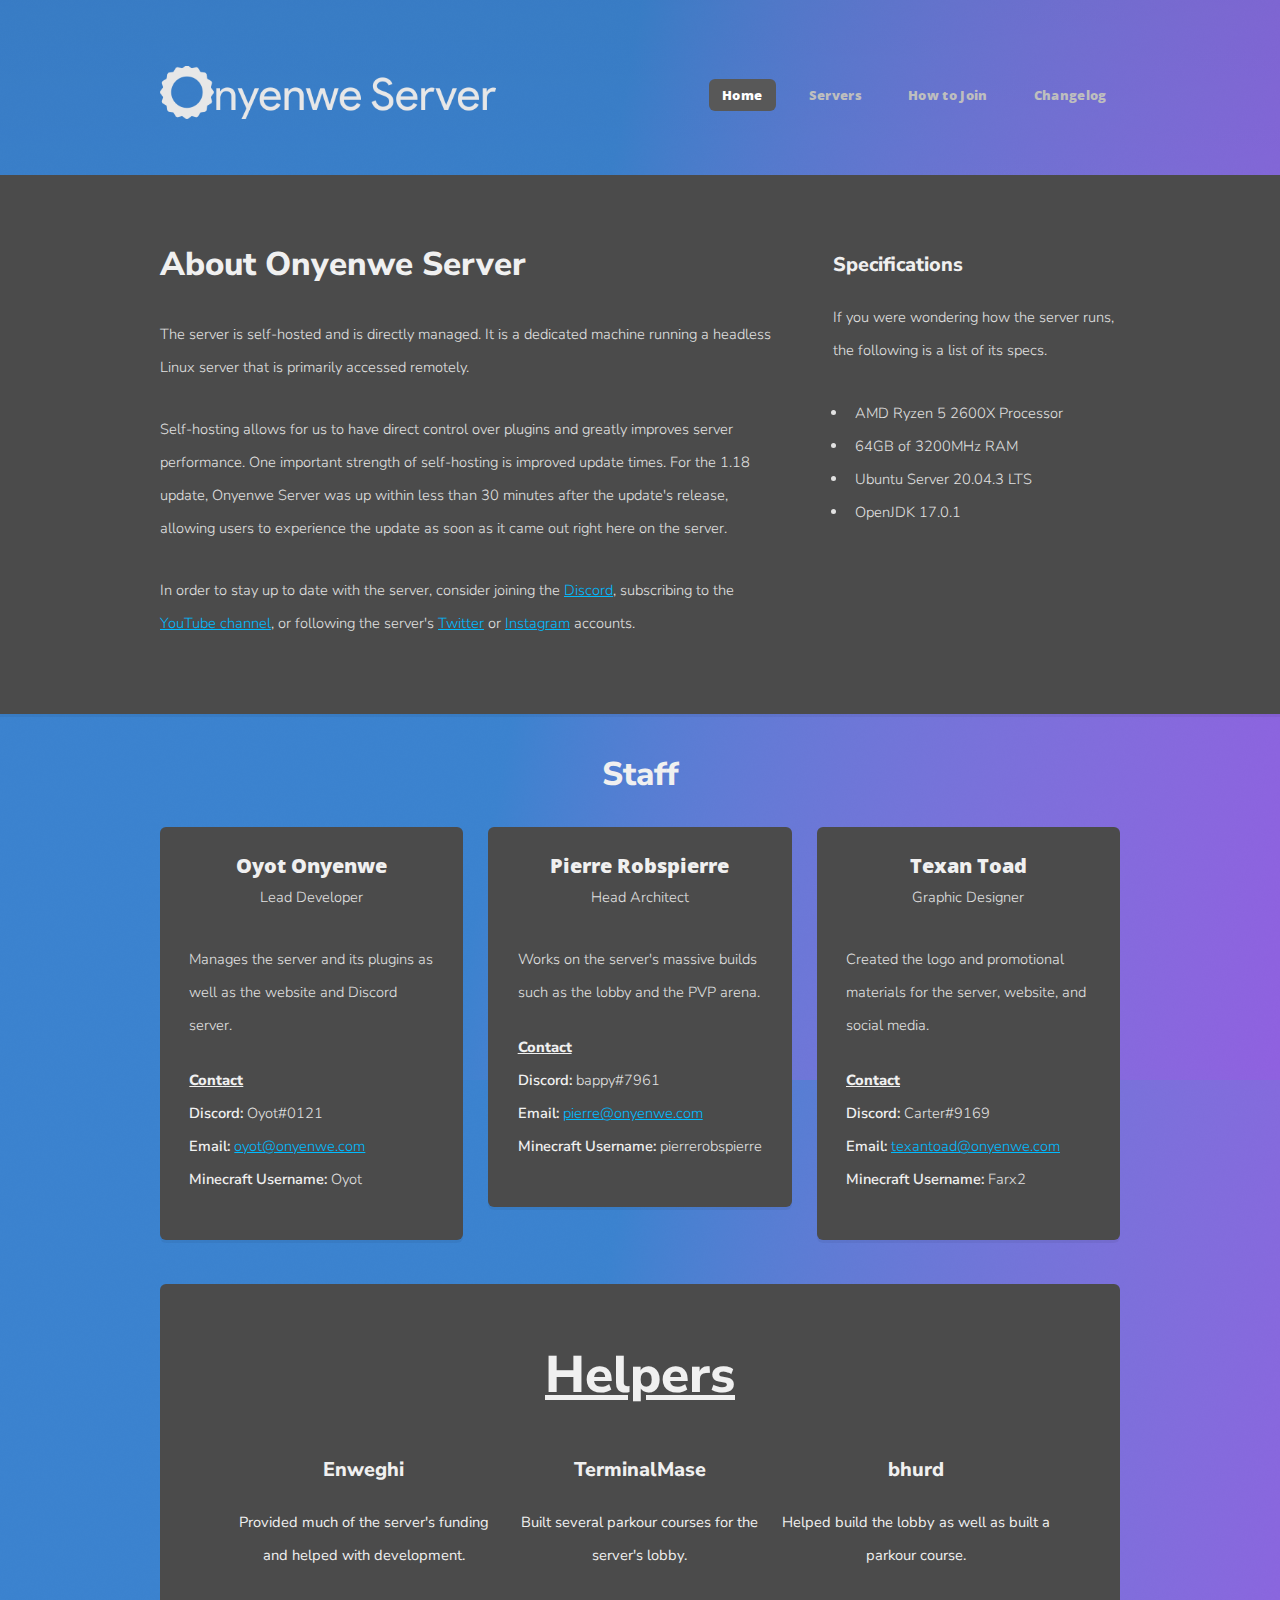
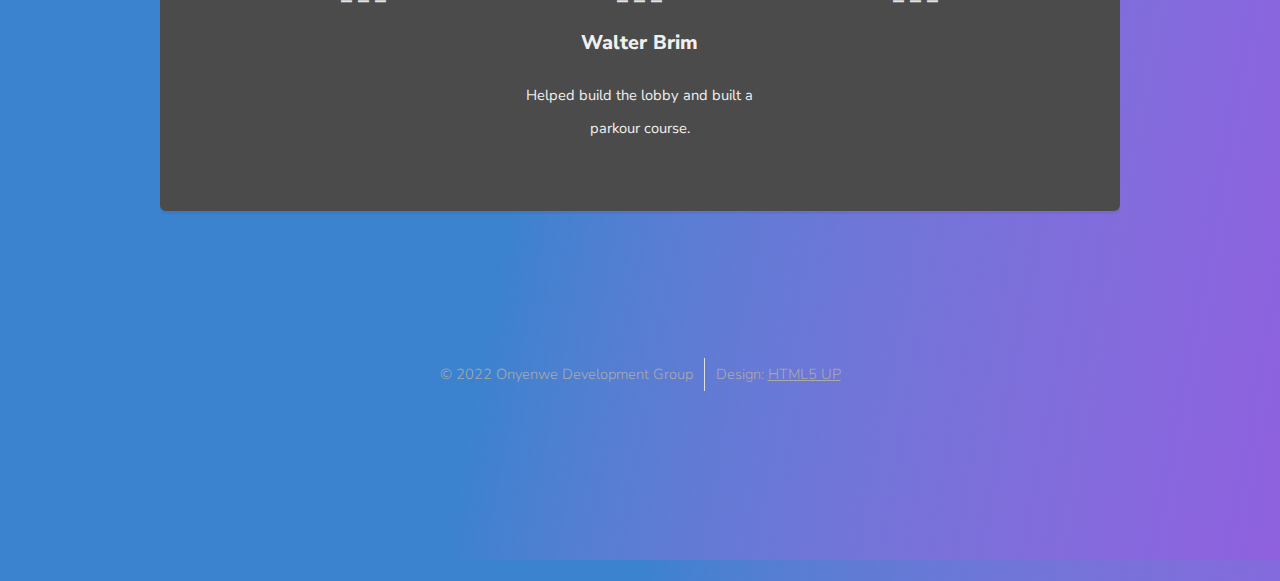
==== about.html @ aae5f891 "update changelog, join page, and about page" ====
<!DOCTYPE HTML>
<html>
	<head prefix="og: https://ogp.me/ns#">
		<title>About - Onyenwe Minecraft Server</title>
		<meta name="description" content="Onyenwe Server is a Vanilla+ Minecraft server aimed at simplicity and enjoyment​. We employ plugins that offer a simplified and improved Minecraft experience.">
		<meta charset="utf-8" />
		<meta name="viewport" content="width=device-width, initial-scale=1, user-scalable=no" />
		<meta name="theme-color" content="#6597D5">
		<meta property="og:title" content="About - Onyenwe Minecraft Server">
		<meta property="og:type" content="website">
		<meta property="og:url" content="https://onyenwe.com">
		<meta property="og:image" content="https://onyenwe.com/favicon/android-chrome-512x512.png">
		<meta property="og:image:type" content="image/png">
		<meta property="og:image:width" content="325">
		<meta property="og:image:height" content="325">
		<meta property="og:description" content="Onyenwe Server is a Vanilla+ Minecraft server aimed at simplicity and enjoyment​. We employ plugins that offer a simplified and improved Minecraft experience.">
		<link rel="stylesheet" href="assets/css/main.css" />
		<link rel="apple-touch-icon" sizes="180x180" href="favicon/apple-touch-icon.png">
		<link rel="icon" type="image/png" sizes="32x32" href="favicon/favicon-32x32.png">
		<link rel="icon" type="image/png" sizes="16x16" href="favicon/favicon-16x16.png">
		<link rel="manifest" href="favicon/site.webmanifest">
	</head>
	<body class="is-preload homepage">
		<div id="page-wrapper">

			<!-- Header -->
				<div id="header-wrapper">
					<header id="header" class="container">

						<!-- Logo -->
							<div id="logo">
								<a href="index.html"><img src="images/logos/logo.png" alt="Onyenwe Server Logo" width="35%"></a>
							</div>

						<!-- Nav -->
							<nav id="nav">
								<ul>
									<li class="current"><a href="index.html">Home</a></li>
									<li>
										<a href="#">Servers</a>
										<ul style="font-family: 'Open Sans', sans-serif; font-weight: 800">
											<li><a href="survival.html">Survival</a></li>
											<li><a href="anarchy.html">Anarchy</a></li>
											<li><a href="creative.html">Creative</a></li>
										</ul>
									</li>
									<li><a href="join.html">How to Join</a></li>
									<li><a href="changelog.html">Changelog</a></li>
								</ul>
							</nav>
					</header>
				</div>

			<!-- Main -->
				<div id="main-wrapper">
					<div class="container">
						<div class="row gtr-200">

							<div class="col-8 col-12-medium imp-medium">
								<div id="content">

									<!-- Content -->
										<article>

											<h2>About Onyenwe Server</h2>

											<p>The server is self-hosted and is directly managed. It is a dedicated machine running a  
											headless Linux server that is primarily accessed remotely.</p>

											<p>Self-hosting allows for us to have direct control over plugins and greatly improves server
											performance. One important strength of self-hosting is improved update times. For the 1.18 update,
											Onyenwe Server was up within less than 30 minutes after the update's release, allowing users to experience the
											update as soon as it came out right here on the server.</p>

											<p>In order to stay up to date with the server, consider joining the <a href="https://discord.com/invite/eUNy3HaUdm">Discord</a>, subscribing to the
											<a href="https://www.youtube.com/channel/UCbnzdFHbSx8GzpTttE4f6hg">YouTube channel</a>, or following the 
											server's <a href="https://www.twitter.com/OnyenweServer">Twitter</a> or <a href="https://www.instagram.com/onyenweserver">Instagram</a> accounts.</p>

										</article>

								</div>
							</div>
							<div class="col-4 col-12-medium">
								<div id="sidebar">

									<!-- Sidebar -->
										<section>
											<h3>Specifications</h3>
											<p>If you were wondering how the server runs, the following is a list of its specs.</p>
											<ul>
												<li>AMD Ryzen 5 2600X Processor</li>
												<li>64GB of 3200MHz RAM</li>
												<li>Ubuntu Server 20.04.3 LTS</li>
												<li>OpenJDK 17.0.1</li>
											</ul>
										</section>
								</div>
							</div>
							
						</div>
					</div>
				</div>

			<!-- Features -->
			<div id="features-wrapper">
				<div class="container">
					<a id="staff"></a>
					<h2 style="text-align: center">Staff</h2>
					<div class="row">
						<div class="col-4 col-12-medium">

							<!-- Box -->
								<section class="box feature">
									<div class="inner" style="padding-top: 2em;">
										<header style="text-align: center;">
											<h2 style="font-family: 'Open Sans', sans-serif;">Oyot Onyenwe</h2>
											<p>Lead Developer</p>
										</header>
										<p>Manages the server and its plugins as well as the website and Discord server.</p>
										<h4 style="margin-top: 1.5em;"><u>Contact</u></h4>
										<p><b>Discord: </b>Oyot#0121</p>
										<p><b>Email: </b><a href="mailto:oyot@onyenwe.com">oyot@onyenwe.com</a></p>
										<p><b>Minecraft Username: </b>Oyot</p>
									</div>
								</section>

						</div>
						<div class="col-4 col-12-medium">

							<!-- Box -->
								<section class="box feature">
									<div class="inner" style="padding-top: 2em;">
										<header style="text-align: center;">
											<h2 style="font-family: 'Open Sans', sans-serif;">Pierre Robspierre</h2>
											<p>Head Architect</p>
										</header>
										<p>Works on the server's massive builds such as the lobby and the PVP arena.</p>
										<h4 style="margin-top: 1.5em;"><u>Contact</u></h4>
										<p><b>Discord: </b>bappy#7961</p>
										<p><b>Email: </b><a href="mailto:pierre@onyenwe.com">pierre@onyenwe.com</a></p>
										<p><b>Minecraft Username: </b>pierrerobspierre</p>
									</div>
								</section>

						</div>
						<div class="col-4 col-12-medium">

							<!-- Box -->
								<section class="box feature">
									<div class="inner" style="padding-top: 2em;">
										<header style="text-align: center;">
											<h2 style="font-family: 'Open Sans', sans-serif;">Texan Toad</h2>
											<p>Graphic Designer</p>
										</header>
										<p>Created the logo and promotional materials for the server, website, and social media.</p>
										<h4 style="margin-top: 1.5em;"><u>Contact</u></h4>
										<p><b>Discord: </b>Carter#9169</p>
										<p><b>Email: </b><a href="mailto:texantoad@onyenwe.com">texantoad@onyenwe.com</a></p>
										<p><b>Minecraft Username: </b>Farx2</p>
									</div>
								</section>

						</div>
					</div>
				<!-- Banner -->
					<div id="banner-wrapper">
						<div id="banner" class="box container" style="margin-top: 3em;">
							<div>
								<h2 style="margin-bottom: 1em; margin-top: 0em; text-align: center;"><u>Helpers</u></h2>
								<div class="rowcol">
									<div class="column">
										<h3>Enweghi</h3>
										<h4 style="font-weight: 400;">Provided much of the server's funding and helped with development.</h4>
									</div>
									<div class="column">
										<h3>TerminalMase</h3>
										<h4 style="font-weight: 400;">Built several parkour courses for the server's lobby.</h4>
									</div>
									<div class="column">
										<h3>bhurd</h3>
										<h4 style="font-weight: 400;">Helped build the lobby as well as built a parkour course.</h4>
									</div>
								<div class="rowcol">
									<div class="column">
										<p>---</p>
									</div>
									<div class="column">
										<p>---</p>
										<h3>Walter Brim</h3>
										<h4 style="font-weight: 400;">Helped build the lobby and built a parkour course.</h4>
									</div>
									<div class="column">
										<p>---</p>
									</div>
								</div>
							</div>
						</div>
					</div>
				</div>
			</div>
			<!-- Footer -->
				<div id="footer-wrapper">
					<footer id="footer" class="container">
						<div class="row">
							<div class="col-12">
								<div id="copyright">
									<ul class="menu">
										<li>&copy; 2022 Onyenwe Development Group</li><li>Design: <a href="http://html5up.net">HTML5 UP</a></li>
									</ul>
								</div>
							</div>
						</div>
					</footer>
				</div>

			</div>

		<!-- Scripts -->

			<script src="assets/js/jquery.min.js"></script>
			<script src="assets/js/jquery.dropotron.min.js"></script>
			<script src="assets/js/browser.min.js"></script>
			<script src="assets/js/breakpoints.min.js"></script>
			<script src="assets/js/util.js"></script>
			<script src="assets/js/main.js"></script>

	</body>
</html>
---- assets/css/main.css ----
@import url("fontawesome-all.min.css");
@import url("https://fonts.googleapis.com/css?family=Oleo+Script:400|Open+Sans:300,300italic,600,600italic,800");
@import url("https://fonts.googleapis.com/css2?family=Nunito+Sans:wght@400;600;700&family=Poppins:wght@500&family=Roboto:wght@400;500;700&display=swap");
@import url("icons/Discord-Logo-White.svg");

/*
	Verti by HTML5 UP
	html5up.net | @ajlkn
	Free for personal and commercial use under the CCA 3.0 license (html5up.net/license)
*/

html{scroll-behavior:smooth}

html, body, div, span, applet, object,
iframe, h1, h2, h3, h4, h5, h6, p, blockquote,
pre, a, abbr, acronym, address, big, cite,
code, del, dfn, em, img, ins, kbd, q, s, samp,
small, strike, strong, sub, sup, tt, var, b,
u, i, center, dl, dt, dd, ol, ul, li, fieldset,
form, label, legend, table, caption, tbody,
tfoot, thead, tr, th, td, article, aside,
canvas, details, embed, figure, figcaption,
footer, header, hgroup, menu, nav, output, ruby,
section, summary, time, mark, audio, video {
	margin: 0;
	padding: 0;
	border: 0;
	font-size: 100%;
	font: inherit;
	vertical-align: baseline;}

article, aside, details, figcaption, figure,
footer, header, hgroup, menu, nav, section {
	display: block;}

body {
	line-height: 1;
}

ol, ul {
	list-style: none;
}

blockquote, q {
	quotes: none;
}

	blockquote:before, blockquote:after, q:before, q:after {
		content: '';
		content: none;
	}

table {
	border-collapse: collapse;
	border-spacing: 0;
}

body {
	-webkit-text-size-adjust: none;
}

mark {
	background-color: transparent;
	color: inherit;
}

input::-moz-focus-inner {
	border: 0;
	padding: 0;
}

input, select, textarea {
	-moz-appearance: none;
	-webkit-appearance: none;
	-ms-appearance: none;
	appearance: none;
}

/* Basic */

	@-ms-viewport {
		width: device-width;
	}

	html {
		box-sizing: border-box;
	}

	*, *:before, *:after {
		box-sizing: inherit;
	}

	body {
		background-image: -moz-linear-gradient(top, rgba(0, 0, 0, 0.05), rgba(0, 0, 0, 0)), url("images/bg01.png");
		background-image: -webkit-linear-gradient(top, rgba(0, 0, 0, 0.05), rgba(0, 0, 0, 0)), url("images/bg01.png");
		background-image: -ms-linear-gradient(top, rgba(0, 0, 0, 0.05), rgba(0, 0, 0, 0)), url("images/bg01.png");
		background-image: linear-gradient(top, rgba(0, 0, 0, 0.05), rgba(0, 0, 0, 0)), url("images/bg01.png");
		background-color: #303030;
		background-position: top left, top left;
		background-repeat: repeat-x, repeat;
		background-size: 100% 30em, auto;
		font-family: 'Nunito Sans', sans-serif;
		font-size: 13pt;
		color: #e2e2e2;
		font-weight: 300;
		line-height: 2.25em;
	}

		body.is-preload *, body.is-preload *:before, body.is-preload *:after {
			-moz-animation: none !important;
			-webkit-animation: none !important;
			-ms-animation: none !important;
			animation: none !important;
			-moz-transition: none !important;
			-webkit-transition: none !important;
			-ms-transition: none !important;
			transition: none !important;
		}

	input, select, textarea {
		font-family: 'Open Sans', sans-serif;
		font-size: 13pt;
		color: #ffffff;
		font-weight: 300;
		line-height: 2.25em;
	}

	a {
		color: #00bbff;
		text-decoration: underline;
	}

		a:hover {
			text-decoration: none;
		}

	h1, h2, h3, h4, h5, h6 {
		color: #f0f0f0;
		font-weight: 800;
	}

		h1 a, h2 a, h3 a, h4 a, h5 a, h6 a {
			color: inherit;
			text-decoration: none;
			outline: 0;
		}

	h2 {
		font-size: 2.25em;
		margin: 0 0 1.1em 0;
		line-height: 1em;
	}

	h3 {
		font-size: 1.35em;
		margin: 0 0 1em 0;
	}

	b, strong {
		font-weight: 600;
		color: #f1f1f1;
	}

	i, em {
		font-style: italic;
	}

	br.clear {
		clear: both;
	}

	sub {
		position: relative;
		top: 0.5em;
		font-size: 0.8em;
	}

	sup {
		position: relative;
		top: -0.5em;
		font-size: 0.8em;
	}

	hr {
		border: 0;
		border-top: solid 1px #646464;
	}

	blockquote {
		border-left: solid 0.5em #646464;
		padding: 1em 0 1em 2em;
		font-style: italic;
	}

	p, ul, ol, dl, table {
		margin-bottom: 2em;
	}

/* Container */

	.container {
		margin: 0 auto;
		max-width: 100%;
		width: 1400px;
	}

		@media screen and (max-width: 1680px) {

			.container {
				width: 1200px;
			}

		}

		@media screen and (max-width: 1280px) {

			.container {
				width: 960px;
			}

		}

		@media screen and (max-width: 980px) {

			.container {
				width: 90%;
			}

		}

		@media screen and (max-width: 736px) {

			.container {
				width: 100%;
			}

		}

/* Row */

	.row {
		display: flex;
		flex-wrap: wrap;
		box-sizing: border-box;
		align-items: stretch;
	}

		.row > * {
			box-sizing: border-box;
		}

		.row.gtr-uniform > * > :last-child {
			margin-bottom: 0;
		}

		.row.aln-left {
			justify-content: flex-start;
		}

		.row.aln-center {
			justify-content: center;
		}

		.row.aln-right {
			justify-content: flex-end;
		}

		.row.aln-top {
			align-items: flex-start;
		}

		.row.aln-middle {
			align-items: center;
		}

		.row.aln-bottom {
			align-items: flex-end;
		}

		.row > .imp {
			order: -1;
		}

		.row > .col-1 {
			width: 8.33333%;
		}

		.row > .off-1 {
			margin-left: 8.33333%;
		}

		.row > .col-2 {
			width: 16.66667%;
		}

		.row > .off-2 {
			margin-left: 16.66667%;
		}

		.row > .col-3 {
			width: 25%;
		}

		.row > .off-3 {
			margin-left: 25%;
		}

		.row > .col-4 {
			width: 33.33333%;
		}

		.row > .off-4 {
			margin-left: 33.33333%;
		}

		.row > .col-5 {
			width: 41.66667%;
			font-family: 'Open Sans', sans-serif;
		}

		.row > .off-5 {
			margin-left: 41.66667%;
		}

		.row > .col-6 {
			width: 50%;
		}

		.row > .off-6 {
			margin-left: 50%;
		}

		.row > .col-7 {
			width: 58.33333%;
			font-family: 'Open Sans', sans-serif;
		}

		.row > .off-7 {
			margin-left: 58.33333%;
		}

		.row > .col-8 {
			width: 66.66667%;
		}

		.row > .off-8 {
			margin-left: 66.66667%;
		}

		.row > .col-9 {
			width: 75%;
		}

		.row > .off-9 {
			margin-left: 75%;
		}

		.row > .col-10 {
			width: 83.33333%;
		}

		.row > .off-10 {
			margin-left: 83.33333%;
		}

		.row > .col-11 {
			width: 91.66667%;
		}

		.row > .off-11 {
			margin-left: 91.66667%;
		}

		.row > .col-12 {
			width: 100%;
		}

		.row > .off-12 {
			margin-left: 100%;
		}

		.row.gtr-0 {
			margin-top: 0px;
			margin-left: 0px;
		}

			.row.gtr-0 > * {
				padding: 0px 0 0 0px;
			}

			.row.gtr-0.gtr-uniform {
				margin-top: 0px;
			}

				.row.gtr-0.gtr-uniform > * {
					padding-top: 0px;
				}

		.row.gtr-25 {
			margin-top: -10px;
			margin-left: -10px;
		}

			.row.gtr-25 > * {
				padding: 10px 0 0 10px;
			}

			.row.gtr-25.gtr-uniform {
				margin-top: -10px;
			}

				.row.gtr-25.gtr-uniform > * {
					padding-top: 10px;
				}

		.row.gtr-50 {
			margin-top: -20px;
			margin-left: -20px;
		}

			.row.gtr-50 > * {
				padding: 20px 0 0 20px;
			}

			.row.gtr-50.gtr-uniform {
				margin-top: -20px;
			}

				.row.gtr-50.gtr-uniform > * {
					padding-top: 20px;
				}

		.row {
			margin-top: -40px;
			margin-left: -40px;
		}

			.row > * {
				padding: 40px 0 0 40px;
			}

			.row.gtr-uniform {
				margin-top: -40px;
			}

				.row.gtr-uniform > * {
					padding-top: 40px;
				}

		.row.gtr-150 {
			margin-top: -60px;
			margin-left: -60px;
		}

			.row.gtr-150 > * {
				padding: 60px 0 0 60px;
			}

			.row.gtr-150.gtr-uniform {
				margin-top: -60px;
			}

				.row.gtr-150.gtr-uniform > * {
					padding-top: 60px;
				}

		.row.gtr-200 {
			margin-top: -80px;
			margin-left: -80px;
		}

			.row.gtr-200 > * {
				padding: 80px 0 0 80px;
			}

			.row.gtr-200.gtr-uniform {
				margin-top: -80px;
			}

				.row.gtr-200.gtr-uniform > * {
					padding-top: 80px;
				}

		@media screen and (max-width: 1680px) {

			.row {
				display: flex;
				flex-wrap: wrap;
				box-sizing: border-box;
				align-items: stretch;
			}

				.row > * {
					box-sizing: border-box;
				}

				.row.gtr-uniform > * > :last-child {
					margin-bottom: 0;
				}

				.row.aln-left {
					justify-content: flex-start;
				}

				.row.aln-center {
					justify-content: center;
				}

				.row.aln-right {
					justify-content: flex-end;
				}

				.row.aln-top {
					align-items: flex-start;
				}

				.row.aln-middle {
					align-items: center;
				}

				.row.aln-bottom {
					align-items: flex-end;
				}

				.row > .imp-xlarge {
					order: -1;
				}

				.row > .col-1-xlarge {
					width: 8.33333%;
				}

				.row > .off-1-xlarge {
					margin-left: 8.33333%;
				}

				.row > .col-2-xlarge {
					width: 16.66667%;
				}

				.row > .off-2-xlarge {
					margin-left: 16.66667%;
				}

				.row > .col-3-xlarge {
					width: 25%;
				}

				.row > .off-3-xlarge {
					margin-left: 25%;
				}

				.row > .col-4-xlarge {
					width: 33.33333%;
				}

				.row > .off-4-xlarge {
					margin-left: 33.33333%;
				}

				.row > .col-5-xlarge {
					width: 41.66667%;
				}

				.row > .off-5-xlarge {
					margin-left: 41.66667%;
				}

				.row > .col-6-xlarge {
					width: 50%;
				}

				.row > .off-6-xlarge {
					margin-left: 50%;
				}

				.row > .col-7-xlarge {
					width: 58.33333%;
				}

				.row > .off-7-xlarge {
					margin-left: 58.33333%;
				}

				.row > .col-8-xlarge {
					width: 66.66667%;
				}

				.row > .off-8-xlarge {
					margin-left: 66.66667%;
				}

				.row > .col-9-xlarge {
					width: 75%;
				}

				.row > .off-9-xlarge {
					margin-left: 75%;
				}

				.row > .col-10-xlarge {
					width: 83.33333%;
				}

				.row > .off-10-xlarge {
					margin-left: 83.33333%;
				}

				.row > .col-11-xlarge {
					width: 91.66667%;
				}

				.row > .off-11-xlarge {
					margin-left: 91.66667%;
				}

				.row > .col-12-xlarge {
					width: 100%;
				}

				.row > .off-12-xlarge {
					margin-left: 100%;
				}

				.row.gtr-0 {
					margin-top: 0px;
					margin-left: 0px;
				}

					.row.gtr-0 > * {
						padding: 0px 0 0 0px;
					}

					.row.gtr-0.gtr-uniform {
						margin-top: 0px;
					}

						.row.gtr-0.gtr-uniform > * {
							padding-top: 0px;
						}

				.row.gtr-25 {
					margin-top: -10px;
					margin-left: -10px;
				}

					.row.gtr-25 > * {
						padding: 10px 0 0 10px;
					}

					.row.gtr-25.gtr-uniform {
						margin-top: -10px;
					}

						.row.gtr-25.gtr-uniform > * {
							padding-top: 10px;
						}

				.row.gtr-50 {
					margin-top: -20px;
					margin-left: -20px;
				}

					.row.gtr-50 > * {
						padding: 20px 0 0 20px;
					}

					.row.gtr-50.gtr-uniform {
						margin-top: -20px;
					}

						.row.gtr-50.gtr-uniform > * {
							padding-top: 20px;
						}

				.row {
					margin-top: -40px;
					margin-left: -40px;
				}

					.row > * {
						padding: 40px 0 0 40px;
					}

					.row.gtr-uniform {
						margin-top: -40px;
					}

						.row.gtr-uniform > * {
							padding-top: 40px;
						}

				.row.gtr-150 {
					margin-top: -60px;
					margin-left: -60px;
				}

					.row.gtr-150 > * {
						padding: 60px 0 0 60px;
					}

					.row.gtr-150.gtr-uniform {
						margin-top: -60px;
					}

						.row.gtr-150.gtr-uniform > * {
							padding-top: 60px;
						}

				.row.gtr-200 {
					margin-top: -80px;
					margin-left: -80px;
				}

					.row.gtr-200 > * {
						padding: 80px 0 0 80px;
					}

					.row.gtr-200.gtr-uniform {
						margin-top: -80px;
					}

						.row.gtr-200.gtr-uniform > * {
							padding-top: 80px;
						}

		}

		@media screen and (max-width: 1280px) {

			.row {
				display: flex;
				flex-wrap: wrap;
				box-sizing: border-box;
				align-items: stretch;
			}

				.row > * {
					box-sizing: border-box;
				}

				.row.gtr-uniform > * > :last-child {
					margin-bottom: 0;
				}

				.row.aln-left {
					justify-content: flex-start;
				}

				.row.aln-center {
					justify-content: center;
				}

				.row.aln-right {
					justify-content: flex-end;
				}

				.row.aln-top {
					align-items: flex-start;
				}

				.row.aln-middle {
					align-items: center;
				}

				.row.aln-bottom {
					align-items: flex-end;
				}

				.row > .imp-large {
					order: -1;
				}

				.row > .col-1-large {
					width: 8.33333%;
				}

				.row > .off-1-large {
					margin-left: 8.33333%;
				}

				.row > .col-2-large {
					width: 16.66667%;
				}

				.row > .off-2-large {
					margin-left: 16.66667%;
				}

				.row > .col-3-large {
					width: 25%;
				}

				.row > .off-3-large {
					margin-left: 25%;
				}

				.row > .col-4-large {
					width: 33.33333%;
				}

				.row > .off-4-large {
					margin-left: 33.33333%;
				}

				.row > .col-5-large {
					width: 41.66667%;
				}

				.row > .off-5-large {
					margin-left: 41.66667%;
				}

				.row > .col-6-large {
					width: 50%;
				}

				.row > .off-6-large {
					margin-left: 50%;
				}

				.row > .col-7-large {
					width: 58.33333%;
				}

				.row > .off-7-large {
					margin-left: 58.33333%;
				}

				.row > .col-8-large {
					width: 66.66667%;
				}

				.row > .off-8-large {
					margin-left: 66.66667%;
				}

				.row > .col-9-large {
					width: 75%;
				}

				.row > .off-9-large {
					margin-left: 75%;
				}

				.row > .col-10-large {
					width: 83.33333%;
				}

				.row > .off-10-large {
					margin-left: 83.33333%;
				}

				.row > .col-11-large {
					width: 91.66667%;
				}

				.row > .off-11-large {
					margin-left: 91.66667%;
				}

				.row > .col-12-large {
					width: 100%;
				}

				.row > .off-12-large {
					margin-left: 100%;
				}

				.row.gtr-0 {
					margin-top: 0px;
					margin-left: 0px;
				}

					.row.gtr-0 > * {
						padding: 0px 0 0 0px;
					}

					.row.gtr-0.gtr-uniform {
						margin-top: 0px;
					}

						.row.gtr-0.gtr-uniform > * {
							padding-top: 0px;
						}

				.row.gtr-25 {
					margin-top: -6.25px;
					margin-left: -6.25px;
				}

					.row.gtr-25 > * {
						padding: 6.25px 0 0 6.25px;
					}

					.row.gtr-25.gtr-uniform {
						margin-top: -6.25px;
					}

						.row.gtr-25.gtr-uniform > * {
							padding-top: 6.25px;
						}

				.row.gtr-50 {
					margin-top: -12.5px;
					margin-left: -12.5px;
				}

					.row.gtr-50 > * {
						padding: 12.5px 0 0 12.5px;
					}

					.row.gtr-50.gtr-uniform {
						margin-top: -12.5px;
					}

						.row.gtr-50.gtr-uniform > * {
							padding-top: 12.5px;
						}

				.row {
					margin-top: -25px;
					margin-left: -25px;
				}

					.row > * {
						padding: 25px 0 0 25px;
					}

					.row.gtr-uniform {
						margin-top: -25px;
					}

						.row.gtr-uniform > * {
							padding-top: 25px;
						}

				.row.gtr-150 {
					margin-top: -37.5px;
					margin-left: -37.5px;
				}

					.row.gtr-150 > * {
						padding: 37.5px 0 0 37.5px;
					}

					.row.gtr-150.gtr-uniform {
						margin-top: -37.5px;
					}

						.row.gtr-150.gtr-uniform > * {
							padding-top: 37.5px;
						}

				.row.gtr-200 {
					margin-top: -50px;
					margin-left: -50px;
				}

					.row.gtr-200 > * {
						padding: 50px 0 0 50px;
					}

					.row.gtr-200.gtr-uniform {
						margin-top: -50px;
					}

						.row.gtr-200.gtr-uniform > * {
							padding-top: 50px;
						}

		}

		@media screen and (max-width: 980px) {

			.row {
				display: flex;
				flex-wrap: wrap;
				box-sizing: border-box;
				align-items: stretch;
			}

				.row > * {
					box-sizing: border-box;
				}

				.row.gtr-uniform > * > :last-child {
					margin-bottom: 0;
				}

				.row.aln-left {
					justify-content: flex-start;
				}

				.row.aln-center {
					justify-content: center;
				}

				.row.aln-right {
					justify-content: flex-end;
				}

				.row.aln-top {
					align-items: flex-start;
				}

				.row.aln-middle {
					align-items: center;
				}

				.row.aln-bottom {
					align-items: flex-end;
				}

				.row > .imp-medium {
					order: -1;
				}

				.row > .col-1-medium {
					width: 8.33333%;
				}

				.row > .off-1-medium {
					margin-left: 8.33333%;
				}

				.row > .col-2-medium {
					width: 16.66667%;
				}

				.row > .off-2-medium {
					margin-left: 16.66667%;
				}

				.row > .col-3-medium {
					width: 25%;
				}

				.row > .off-3-medium {
					margin-left: 25%;
				}

				.row > .col-4-medium {
					width: 33.33333%;
				}

				.row > .off-4-medium {
					margin-left: 33.33333%;
				}

				.row > .col-5-medium {
					width: 41.66667%;
				}

				.row > .off-5-medium {
					margin-left: 41.66667%;
				}

				.row > .col-6-medium {
					width: 50%;
				}

				.row > .off-6-medium {
					margin-left: 50%;
				}

				.row > .col-7-medium {
					width: 58.33333%;
				}

				.row > .off-7-medium {
					margin-left: 58.33333%;
				}

				.row > .col-8-medium {
					width: 66.66667%;
				}

				.row > .off-8-medium {
					margin-left: 66.66667%;
				}

				.row > .col-9-medium {
					width: 75%;
				}

				.row > .off-9-medium {
					margin-left: 75%;
				}

				.row > .col-10-medium {
					width: 83.33333%;
				}

				.row > .off-10-medium {
					margin-left: 83.33333%;
				}

				.row > .col-11-medium {
					width: 91.66667%;
				}

				.row > .off-11-medium {
					margin-left: 91.66667%;
				}

				.row > .col-12-medium {
					width: 100%;
				}

				.row > .off-12-medium {
					margin-left: 100%;
				}

				.row.gtr-0 {
					margin-top: 0px;
					margin-left: 0px;
				}

					.row.gtr-0 > * {
						padding: 0px 0 0 0px;
					}

					.row.gtr-0.gtr-uniform {
						margin-top: 0px;
					}

						.row.gtr-0.gtr-uniform > * {
							padding-top: 0px;
						}

				.row.gtr-25 {
					margin-top: -6.25px;
					margin-left: -6.25px;
				}

					.row.gtr-25 > * {
						padding: 6.25px 0 0 6.25px;
					}

					.row.gtr-25.gtr-uniform {
						margin-top: -6.25px;
					}

						.row.gtr-25.gtr-uniform > * {
							padding-top: 6.25px;
						}

				.row.gtr-50 {
					margin-top: -12.5px;
					margin-left: -12.5px;
				}

					.row.gtr-50 > * {
						padding: 12.5px 0 0 12.5px;
					}

					.row.gtr-50.gtr-uniform {
						margin-top: -12.5px;
					}

						.row.gtr-50.gtr-uniform > * {
							padding-top: 12.5px;
						}

				.row {
					margin-top: -25px;
					margin-left: -25px;
				}

					.row > * {
						padding: 25px 0 0 25px;
					}

					.row.gtr-uniform {
						margin-top: -25px;
					}

						.row.gtr-uniform > * {
							padding-top: 25px;
						}

				.row.gtr-150 {
					margin-top: -37.5px;
					margin-left: -37.5px;
				}

					.row.gtr-150 > * {
						padding: 37.5px 0 0 37.5px;
					}

					.row.gtr-150.gtr-uniform {
						margin-top: -37.5px;
					}

						.row.gtr-150.gtr-uniform > * {
							padding-top: 37.5px;
						}

				.row.gtr-200 {
					margin-top: -50px;
					margin-left: -50px;
				}

					.row.gtr-200 > * {
						padding: 50px 0 0 50px;
					}

					.row.gtr-200.gtr-uniform {
						margin-top: -50px;
					}

						.row.gtr-200.gtr-uniform > * {
							padding-top: 50px;
						}

		}

		@media screen and (max-width: 736px) {

			.row {
				display: flex;
				flex-wrap: wrap;
				box-sizing: border-box;
				align-items: stretch;
			}

				.row > * {
					box-sizing: border-box;
				}

				.row.gtr-uniform > * > :last-child {
					margin-bottom: 0;
				}

				.row.aln-left {
					justify-content: flex-start;
				}

				.row.aln-center {
					justify-content: center;
				}

				.row.aln-right {
					justify-content: flex-end;
				}

				.row.aln-top {
					align-items: flex-start;
				}

				.row.aln-middle {
					align-items: center;
				}

				.row.aln-bottom {
					align-items: flex-end;
				}

				.row > .imp-small {
					order: -1;
				}

				.row > .col-1-small {
					width: 8.33333%;
				}

				.row > .off-1-small {
					margin-left: 8.33333%;
				}

				.row > .col-2-small {
					width: 16.66667%;
				}

				.row > .off-2-small {
					margin-left: 16.66667%;
				}

				.row > .col-3-small {
					width: 25%;
				}

				.row > .off-3-small {
					margin-left: 25%;
				}

				.row > .col-4-small {
					width: 33.33333%;
				}

				.row > .off-4-small {
					margin-left: 33.33333%;
				}

				.row > .col-5-small {
					width: 41.66667%;
				}

				.row > .off-5-small {
					margin-left: 41.66667%;
				}

				.row > .col-6-small {
					width: 50%;
				}

				.row > .off-6-small {
					margin-left: 50%;
				}

				.row > .col-7-small {
					width: 58.33333%;
				}

				.row > .off-7-small {
					margin-left: 58.33333%;
				}

				.row > .col-8-small {
					width: 66.66667%;
				}

				.row > .off-8-small {
					margin-left: 66.66667%;
				}

				.row > .col-9-small {
					width: 75%;
				}

				.row > .off-9-small {
					margin-left: 75%;
				}

				.row > .col-10-small {
					width: 83.33333%;
				}

				.row > .off-10-small {
					margin-left: 83.33333%;
				}

				.row > .col-11-small {
					width: 91.66667%;
				}

				.row > .off-11-small {
					margin-left: 91.66667%;
				}

				.row > .col-12-small {
					width: 100%;
				}

				.row > .off-12-small {
					margin-left: 100%;
				}

				.row.gtr-0 {
					margin-top: 0px;
					margin-left: 0px;
				}

					.row.gtr-0 > * {
						padding: 0px 0 0 0px;
					}

					.row.gtr-0.gtr-uniform {
						margin-top: 0px;
					}

						.row.gtr-0.gtr-uniform > * {
							padding-top: 0px;
						}

				.row.gtr-25 {
					margin-top: -5px;
					margin-left: -5px;
				}

					.row.gtr-25 > * {
						padding: 5px 0 0 5px;
					}

					.row.gtr-25.gtr-uniform {
						margin-top: -5px;
					}

						.row.gtr-25.gtr-uniform > * {
							padding-top: 5px;
						}

				.row.gtr-50 {
					margin-top: -10px;
					margin-left: -10px;
				}

					.row.gtr-50 > * {
						padding: 10px 0 0 10px;
					}

					.row.gtr-50.gtr-uniform {
						margin-top: -10px;
					}

						.row.gtr-50.gtr-uniform > * {
							padding-top: 10px;
						}

				.row {
					margin-top: -20px;
					margin-left: -20px;
				}

					.row > * {
						padding: 20px 0 0 20px;
					}

					.row.gtr-uniform {
						margin-top: -20px;
					}

						.row.gtr-uniform > * {
							padding-top: 20px;
						}

				.row.gtr-150 {
					margin-top: -30px;
					margin-left: -30px;
				}

					.row.gtr-150 > * {
						padding: 30px 0 0 30px;
					}

					.row.gtr-150.gtr-uniform {
						margin-top: -30px;
					}

						.row.gtr-150.gtr-uniform > * {
							padding-top: 30px;
						}

				.row.gtr-200 {
					margin-top: -40px;
					margin-left: -40px;
				}

					.row.gtr-200 > * {
						padding: 40px 0 0 40px;
					}

					.row.gtr-200.gtr-uniform {
						margin-top: -40px;
					}

						.row.gtr-200.gtr-uniform > * {
							padding-top: 40px;
						}

		}

/* Section/Article */

	section, article {
		margin-bottom: 5em;
	}

	section > :last-child,
	article > :last-child,
	section:last-child,
	article:last-child {
		margin-bottom: 0;
	}

	header {
		margin: 0 0 2em 0;
	}

		header h2, header h3 {
			margin: 0 0 0.25em 0;
		}

		header p {
			margin: 0;
		}

	footer {
		margin: 2.5em 0 0 0;
	}

/* Forms */

	form label {
		display: block;
		font-weight: 800;
		margin: 0 0 1em 0;
		font-size: 0.8em;
		color: #999;
	}

	form input[type="text"],
	form input[type="email"],
	form input[type="password"],
	form select,
	form textarea {
		-webkit-appearance: none;
		display: block;
		width: 100%;
		border-radius: 8px;
		border: solid 1px #eee;
	}

		form input[type="text"]:focus,
		form input[type="email"]:focus,
		form input[type="password"]:focus,
		form select:focus,
		form textarea:focus {
			border-color: #0090c5;
		}

	form input[type="text"],
	form input[type="email"],
	form input[type="password"] {
		line-height: 3em;
		padding: 0 1em;
	}

	form select {
		line-height: 3em;
		padding: 0 1em;
	}

	form textarea {
		min-height: 9em;
		padding: 1em;
	}

	form ::-webkit-input-placeholder {
		color: #555 !important;
	}

	form :-moz-placeholder {
		color: #555 !important;
	}

	form ::-moz-placeholder {
		color: #555 !important;
	}

	form :-ms-input-placeholder {
		color: #555 !important;
	}

	form ::-moz-focus-inner {
		border: 0;
	}

/* Tables */

	table {
		width: 100%;
	}

		table tr {
			border-top: solid 1px #eee;
		}

			table tr:first-child {
				border-top: 0;
			}

		table td {
			padding: 0.5em 1em 0.5em 1em;
		}

		table th {
			text-align: left;
			padding: 0.5em 1em 0.5em 1em;
			font-weight: 800;
			margin: 0 0 1em 0;
		}

		table thead {
			background: #404248;
			color: #fff;
		}

/* Image */

	.image {
		display: inline-block;
		outline: 0;
	}

		.image img {
			display: block;
			width: 100%;
			border-radius: 8px;
		}

		.image.fit {
			display: block;
			width: 100%;
		}

		.image.featured {
			display: block;
			width: 100%;
			margin: 0 0 2.5em 0;
		}

		.image.left {
			float: left;
			margin: 0 2em 2em 0;
		}

		.image.centered {
			display: block;
			margin: 0 0 2.5em 0;
		}

			.image.centered img {
				margin: 0 auto;
				width: auto;
			}

/* Button */

	input[type="button"],
	input[type="submit"],
	input[type="reset"],
	button,
	.button {
		-moz-transition: background-color .25s ease-in-out;
		-webkit-transition: background-color .25s ease-in-out;
		-ms-transition: background-color .25s ease-in-out;
		transition: background-color .25s ease-in-out;
		-webkit-appearance: none;
		position: relative;
		display: inline-block;
		background: #0090c5;
		color: #ffffff;
		text-decoration: none;
		border-radius: 6px;
		font-family: 'Open Sans', sans-serif;
		font-weight: 800;
		outline: 0;
		border: 0;
		cursor: pointer;
		font-size: 1.35em;
		padding: 0.6em 1.5em;
	}

		input[type="button"].icon:before,
		input[type="submit"].icon:before,
		input[type="reset"].icon:before,
		button.icon:before,
		.button.icon:before {
			position: relative;
			margin-right: 0.5em;
			top: 0.05em;
		}

		input[type="button"]:hover,
		input[type="submit"]:hover,
		input[type="reset"]:hover,
		button:hover,
		.button:hover {
			background: #10a0d5;
		}

		input[type="button"]:active,
		input[type="submit"]:active,
		input[type="reset"]:active,
		button:active,
		.button:active {
			background: #20b0e5;
		}

		input[type="button"].alt,
		input[type="submit"].alt,
		input[type="reset"].alt,
		button.alt,
		.button.alt {
			background: #f1f1f1;
			background: rgba(0, 0, 0, 0.05);
			color: #ffffff;
		}

			input[type="button"].alt:hover,
			input[type="submit"].alt:hover,
			input[type="reset"].alt:hover,
			button.alt:hover,
			.button.alt:hover {
				background: #e8e8e8;
				background: rgba(0, 0, 0, 0.085);
			}

			input[type="button"].alt:active,
			input[type="submit"].alt:active,
			input[type="reset"].alt:active,
			button.alt:active,
			.button.alt:active {
				background: #e4e4e4;
				background: rgba(0, 0, 0, 0.15);
			}

		input[type="button"].large,
		input[type="submit"].large,
		input[type="reset"].large,
		button.large,
		.button.large {
			font-size: 2.25em;
			padding: 0.8em 0.9em;
		}

/* List */

	ul {
		list-style: disc;
		padding-left: 1em;
	}

		ul li {
			padding-left: 0.5em;
		}

		ul.style2 {
			list-style: none;
			padding-left: 0;
		}

			ul.style2 li {
				padding-left: 0;
			}

	ol {
		list-style: decimal;
		padding-left: 1.25em;
	}

		ol li {
			padding-left: 0.25em;
		}

/* Actions */

	ul.actions {
		list-style: none;
		padding-left: 0;
	}

		ul.actions li {
			display: inline-block;
			padding: 0 0 0 0.25em;
			margin: 0 0 0 0.25em;
		}

			ul.actions li:first-child {
				margin-left: 0;
				padding-left: 0;
			}

/* Menu */

	ul.menu {
		list-style: none;
		padding-left: 0;
	}

		ul.menu li {
			border-left: solid 1px #e0e0e0;
			display: inline-block;
			padding: 0 0 0 0.75em;
			margin: 0 0 0 0.75em;
		}

			ul.menu li:first-child {
				border-left: 0;
				margin-left: 0;
				padding-left: 0;
			}

/* Box */

	.box {
		background: #4b4b4b;
		border-radius: 6px;
		box-shadow: 0px 3px 0px 0px rgba(0, 0, 0, 0.05);
		padding: 2em;
	}

		.box.feature {
			padding: 0;
		}

			.box.feature .inner {
				padding: 4em 2em 3em 2em;
			}

			.box.feature h2 {
				font-size: 1.35em;
			}

			.box.feature p {
				margin: 0;
			}

			.box.feature .image {
				position: relative;
				margin: 0;
			}

				.box.feature .image img {
					border-bottom-left-radius: 0;
					border-bottom-right-radius: 0;
				}

/* Icons */

	.icon {
		text-decoration: none;
		position: relative;
		text-decoration: none;
	}

		.icon:before {
			-moz-osx-font-smoothing: grayscale;
			-webkit-font-smoothing: antialiased;
			display: inline-block;
			font-style: normal;
			font-variant: normal;
			text-rendering: auto;
			line-height: 1;
			text-transform: none !important;
			font-family: 'Font Awesome 5 Free';
			font-weight: 400;
		}

		.icon:before {
			line-height: inherit;
		}

		.icon.solid:before {
			font-weight: 900;
		}

		.icon.brands:before {
			font-family: 'Font Awesome 5 Brands';
		}

		.icon > .label {
			display: none;
		}

/* Widgets */

	.widget.thumbnails .grid {
		margin: 0 0 3em 0;
	}

	.widget.thumbnails .image {
		margin: 0;
	}

	.widget.contact ul {
		list-style: none;
		padding-left: 0;
		overflow: hidden;
		position: relative;
		left: -4px;
		top: 4px;
		margin-bottom: 1.5em;
	}

		.widget.contact ul li {
			display: inline-block;
			margin-right: 0.25em;
			padding-left: 0;
		}

			.widget.contact ul li a {
				-moz-transition: background-color .25s ease-in-out;
				-webkit-transition: background-color .25s ease-in-out;
				-ms-transition: background-color .25s ease-in-out;
				transition: background-color .25s ease-in-out;
				display: inline-block;
				width: 2.5em;
				height: 2.5em;
				text-align: center;
				line-height: 2.5em;
				border-radius: 0.35em;
				outline: 0;
				opacity: 0.75;
				text-decoration: none;
				background: #222222;
			}

				.widget.contact ul li a:before {
					color: #f3f3f3;
					font-size: 1.5em;
					line-height: inherit;
				}

				.widget.contact ul li a:hover {
					background: #444444;
				}

				.widget.contact ul li a:active {
					background: #666666;
				}

/* Wrappers */

	#header-wrapper {
		padding: 4.5em 0 3em 0;
	}

	#features-wrapper {
		padding: 3em 0 3em 0;
	}

	#main-wrapper {
		background: #4b4b4b;
		box-shadow: 0px 3px 0px 0px rgba(0, 0, 0, 0.05);
		padding: 5em 0 5em 0;
	}

	#footer-wrapper {
		padding: 6em 0 8em 0;
	}

/* Header */

	#header {
		position: relative;
	}

/* Logo */

	#logo {
		display: inline-block;
	}

		#logo h1 {
			color: #fff;
			border-radius: 6px;
			font-family: 'Nunito Sans', sans-serif;
			font-weight: 700;
			padding: 0.25em 0.2em 0.25em 0.2em;
			font-size: 3.25em;
			letter-spacing: 0.05em;
			display: inline-block;
			vertical-align: middle;
		}

		#logo span {
			font-weight: 800;
			line-height: 4.5em;
			letter-spacing: 0.025em;
			font-size: 0.9em;
			vertical-align: middle;
			margin: 0 0 0 1.25em;
		}

/* Nav */

	#nav {
		position: absolute;
		right: 0;
		top: 0;
		font-size: 0.9em;
	}

		#nav ul {
			list-style: none;
			padding-left: 0;
		}

			#nav ul li {
				float: left;
				line-height: 4.5em;
				padding-left: 1.5em;
			}

				#nav ul li a, #nav ul li span {
					-moz-transition: background-color .25s ease-in-out;
					-webkit-transition: background-color .25s ease-in-out;
					-ms-transition: background-color .25s ease-in-out;
					transition: background-color .25s ease-in-out;
					font-family: 'Open Sans', sans-serif;
					font-weight: 800;
					letter-spacing: 0.025em;
					color: #bebebe;
					text-decoration: none;
					border-radius: 6px;
					padding: 0.5em 1em 0.5em 1em;
				}

				#nav ul li > ul {
					display: none;
				}

				#nav ul li:hover a, #nav ul li:hover span {
					background: #585858;
					color: #fff;
				}

				#nav ul li.active a, #nav ul li.active span {
					background: #585858;
					color: #fff;
				}

				#nav ul li.current a {
					background: #585858;
					color: #fff;
				}

	.dropotron {
		background: #303030;
		letter-spacing: 0.025em;
		color: #bebebe;
		text-decoration: none;
		border-radius: 6px;
		padding: 0.75em 0;
		min-width: 15em;
		box-shadow: inset 0 0 0 1px rgba(0, 0, 0, 0.1), 0 0.25em 0.25em 0.1em rgba(0, 0, 0, 0.025);
		margin-top: calc(-0.75em + 1px);
		margin-left: -1px;
		list-style: none;
		padding-left: 0;
	}

		.dropotron li {
			border-top: solid 1px #444;
			line-height: 3em;
			padding-left: 0;
		}

			.dropotron li:first-child {
				border-top: 0;
			}

			.dropotron li > a, .dropotron li > span {
				-moz-transition: color .25s ease-in-out, background-color .25s ease-in-out;
				-webkit-transition: color .25s ease-in-out, background-color .25s ease-in-out;
				-ms-transition: color .25s ease-in-out, background-color .25s ease-in-out;
				transition: color .25s ease-in-out, background-color .25s ease-in-out;
				text-decoration: none;
				color: inherit;
				display: block;
				padding: 0 1.5em;
			}

				.dropotron li > a:hover, .dropotron li > span:hover {
					background: #585858;
					color: #fff;
				}

			.dropotron li.active > a, .dropotron li.active > span {
				background: #eee;
			}

		.dropotron.level-0 {
			font-size: 0.8em;
			margin-left: 1.5em;
			margin-top: 0;
		}

			.dropotron.level-0:before {
				content: '';
				position: absolute;
				top: -0.5em;
				left: 1em;
				border-bottom: solid 0.75em #444;
				border-left: solid 0.75em transparent;
				border-right: solid 0.75em transparent;
				z-index: 1;
			}

/* Banner */

	#banner {
		position: relative;
		padding: 4.5em;
	}

		#banner h2 {
			font-size: 3.5em;
			margin: 0.1em 0 0.35em 0;
		}

		#banner p {
			font-size: 2.75em;
			line-height: 1.35em;
			margin: 0;
		}

		#banner .button {
			width: 100%;
			margin-bottom: 0.5em;
		}

			#banner .button.icon:before {
				position: absolute;
				right: 0.15em;
				top: 50%;
				margin-top: -0.5em;
			}

			#banner .button.alt {
				margin-bottom: 0;
			}

		#banner ul {
			list-style: none;
			padding-left: 0;
			margin: 0 0 0 2em;
		}

			#banner ul li {
				padding-left: 0;
			}
/* Footer */

	#footer {
		margin-top: 0;
	}

		#footer a {
			color: inherit;
		}

	#copyright {
		color: #aaa;
		padding: 4em 0 0 0;
		text-align: center;
	}

		#copyright a {
			color: inherit;
		}
/* RowCol */
.rowcol:after {
	content: "";
	display: table;
	clear: both;
}
/* Col */
.column {
	float: left;
	width: 33.333%;
	text-align: center;
}
/* XLarge */

	@media screen and (max-width: 1680px) {

		/* Basic */

			body, input, select, textarea {
				font-size: 12pt;
			}

	}

/* Large */

	@media screen and (max-width: 1280px) {

		/* Basic */

			body, input, select, textarea {
				font-size: 11pt;
			}

	}

/* Medium */

	#navPanel, #navToggle {
		display: none;
	}

	@media screen and (max-width: 980px) {

		/* Basic */

			html, body {
				overflow-x: hidden;
			}

			body, input, select, textarea {
				font-size: 11pt;
			}

		/* Section/Article */

			section, article {
				clear: both;
				margin-bottom: 3em !important;
			}

			section.last, article.last {
				margin-bottom: 0 !important;
			}

		/* Image */

			.image.left {
				width: 25%;
				margin-bottom: 2em !important;
			}

		/* Menu */

			ul.menu li {
				display: block;
				border: 0 !important;
				padding: 0 !important;
				margin: 0 !important;
			}

		/* Actions */

			ul.actions li {
				display: block;
				padding: 0;
				margin: 1em 0 0 0;
			}

				ul.actions li:first-child {
					margin-top: 0;
				}

		/* Button */

			input[type="button"],
			input[type="submit"],
			input[type="reset"],
			button,
			.button {
				width: 100%;
				text-align: center;
				font-size: 1.35em;
				padding: 0.85em 0 !important;
			}

				input[type="button"].icon,
				input[type="submit"].icon,
				input[type="reset"].icon,
				button.icon,
				.button.icon {
					padding-right: 0.75em !important;
				}

					input[type="button"].icon:before,
					input[type="submit"].icon:before,
					input[type="reset"].icon:before,
					button.icon:before,
					.button.icon:before {
						margin-right: 0.5em;
						top: 0.05em;
					}

		/* Wrappers */

			#header-wrapper {
				padding: 3em 0 1em 0;
				text-align: center;
			}

			#footer-wrapper {
				padding: 6em 0 4em 0;
			}

		/* Header */

			#header {
				margin: 0 auto;
			}

		/* Logo */

			#logo span {
				display: block;
				margin: 0;
			}

		/* Nav */

			#nav {
				display: none;
			}

		/* Banner */

			#banner {
				padding: 4.5em 3em;
				text-align: center;
			}

				#banner ul {
					margin: 2em 0 0 0;
				}

				#banner .button.icon:before {
					position: relative;
					right: auto;
					top: auto;
				}

		/* Content */

			#content {
				border-bottom: solid 1px #e8e8e8;
				padding-bottom: 4em;
				margin-bottom: 0 !important;
			}

				#content > :last-child {
					margin-bottom: 0 !important;
				}

			#sidebar > :last-child {
				margin-bottom: 0 !important;
			}

		/* Footer */

			#copyright {
				padding: 0;
			}

		/* Nav */

			#page-wrapper {
				-moz-backface-visibility: hidden;
				-webkit-backface-visibility: hidden;
				-ms-backface-visibility: hidden;
				backface-visibility: hidden;
				-moz-transition: -moz-transform 0.5s ease;
				-webkit-transition: -webkit-transform 0.5s ease;
				-ms-transition: -ms-transform 0.5s ease;
				transition: transform 0.5s ease;
				padding-bottom: 1px;
			}

			#navToggle {
				-moz-backface-visibility: hidden;
				-webkit-backface-visibility: hidden;
				-ms-backface-visibility: hidden;
				backface-visibility: hidden;
				-moz-transition: -moz-transform 0.5s ease;
				-webkit-transition: -webkit-transform 0.5s ease;
				-ms-transition: -ms-transform 0.5s ease;
				transition: transform 0.5s ease;
				display: block;
				height: 44px;
				left: 0;
				position: fixed;
				top: 0;
				width: 100%;
				z-index: 10001;
			}

				#navToggle .toggle {
					text-decoration: none;
					width: 70px;
					height: 50px;
					opacity: 0.35;
				}

					#navToggle .toggle:before {
						-moz-osx-font-smoothing: grayscale;
						-webkit-font-smoothing: antialiased;
						display: inline-block;
						font-style: normal;
						font-variant: normal;
						text-rendering: auto;
						line-height: 1;
						text-transform: none !important;
						font-family: 'Font Awesome 5 Free';
						font-weight: 900;
					}

					#navToggle .toggle:before {
						display: inline-block;
						text-decoration: none;
						position: absolute;
						left: 6px;
						top: 6px;
						background: rgba(0, 0, 0, 0.5);
						width: 58px;
						height: 38px;
						border-radius: 6px;
						content: '\f0c9';
						color: #fff;
						text-align: center;
						line-height: 38px;
						font-size: 20px;
					}

					#navToggle .toggle:active {
						opacity: 0.75;
					}

			#navPanel {
				-moz-backface-visibility: hidden;
				-webkit-backface-visibility: hidden;
				-ms-backface-visibility: hidden;
				backface-visibility: hidden;
				-moz-transform: translateX(-275px);
				-webkit-transform: translateX(-275px);
				-ms-transform: translateX(-275px);
				transform: translateX(-275px);
				-moz-transition: -moz-transform 0.5s ease;
				-webkit-transition: -webkit-transform 0.5s ease;
				-ms-transition: -ms-transform 0.5s ease;
				transition: transform 0.5s ease;
				display: block;
				height: 100%;
				left: 0;
				overflow-y: auto;
				position: fixed;
				top: 0;
				width: 275px;
				z-index: 10002;
				background: #fff;
				box-shadow: inset -3px 0px 0px 0px #dfdfdf;
				padding: 0 23px 0 20px;
			}

				#navPanel .link {
					display: block;
					text-decoration: none;
					height: 54px;
					line-height: 54px;
					border-top: solid 1px #e8e8e8;
					color: #696969;
				}

					#navPanel .link:first-child {
						border-top: 0;
					}

				#navPanel .indent-1 {
					display: inline-block;
					width: 1em;
				}

				#navPanel .indent-2 {
					display: inline-block;
					width: 2em;
				}

				#navPanel .indent-3 {
					display: inline-block;
					width: 3em;
				}

				#navPanel .indent-4 {
					display: inline-block;
					width: 4em;
				}

				#navPanel .indent-5 {
					display: inline-block;
					width: 5em;
				}

				#navPanel .depth-0 {
					color: #444;
					font-weight: 800;
				}

			body.navPanel-visible #page-wrapper {
				-moz-transform: translateX(275px);
				-webkit-transform: translateX(275px);
				-ms-transform: translateX(275px);
				transform: translateX(275px);
			}

			body.navPanel-visible #navToggle {
				-moz-transform: translateX(275px);
				-webkit-transform: translateX(275px);
				-ms-transform: translateX(275px);
				transform: translateX(275px);
			}

			body.navPanel-visible #navPanel {
				-moz-transform: translateX(0);
				-webkit-transform: translateX(0);
				-ms-transform: translateX(0);
				transform: translateX(0);
			}

	}

/* Small */

	@media screen and (max-width: 736px) {

		/* Basic */

			body, input, select, textarea {
				line-height: 2em;
			}

			h2, h3, h4, h5, h6 {
				font-size: 13pt;
				margin: 1em 0 1em 0;
			}
		/* Section/Article */

			section, article {
				clear: both;
				margin-bottom: 3em !important;
			}

				section.last, article.last {
					margin-bottom: 0 !important;
				}

		/* Image */

			.image.left {
				width: 25%;
				margin-bottom: 2em !important;
			}

		/* Menu */

			ul.menu li {
				display: block;
				border: 0 !important;
				padding: 0 !important;
				margin: 0 !important;
			}

		/* Actions */

			ul.actions li {
				display: block;
				padding: 0;
				margin: 1em 0 0 0;
			}

				ul.actions li:first-child {
					margin-top: 0;
				}

		/* Button */

			input[type="button"],
			input[type="submit"],
			input[type="reset"],
			button,
			.button {
				width: 100%;
				text-align: center;
				font-size: 1.25em !important;
				padding: 0.65em 0 !important;
			}

				input[type="button"].icon,
				input[type="submit"].icon,
				input[type="reset"].icon,
				button.icon,
				.button.icon {
					padding-right: 0.75em !important;
				}

					input[type="button"].icon:before,
					input[type="submit"].icon:before,
					input[type="reset"].icon:before,
					button.icon:before,
					.button.icon:before {
						margin-right: 0.5em;
						top: 0.05em;
					}

		/* Box */

			.box {
				padding: 15px 15px 15px 15px;
				margin: 0;
			}

				.box.feature {
					margin: 20px 0 0 0 !important;
					padding: 0;
				}

					.box.feature .inner {
						padding: 30px 15px 30px 15px;
					}

					.box.feature p {
						margin: 0;
					}

					.box.feature .image {
						position: relative;
						margin: 0;
					}

						.box.feature .image img {
							border-bottom-left-radius: 0;
							border-bottom-right-radius: 0;
						}

		/* Widgets */

			.widget.thumbnails .image {
				margin: 0;
			}

			.widget.thumbnails .x {
				padding: 1em 0.5em 0 0;
			}

			.widget.thumbnails .y {
				padding: 1em 0 0 0.5em;
			}

			.widget.thumbnails .row:first-child .x, .widget.thumbnails .row:first-child .y {
				padding-top: 0;
			}

		/* Wrappers */

			#header-wrapper {
				padding: 3em 0 1.5em 0;
			}

			#banner-wrapper {
				padding: 0 15px 0 15px;
			}

			#features-wrapper {
				padding: 0 15px 40px 15px;
			}

			#main-wrapper, #footer-wrapper {
				padding: 40px 30px 40px 30px;
			}

		/* Logo */

			#logo h1 {
				font-size: 2.75em;
				padding: 0.2em 0.275em;
			}

			#logo span {
				line-height: 3em;
			}

			#logo img {
				width: 80%;
			}

		/* Banner */

			#banner {
				text-align: center;
				padding: 15px 15px 15px 15px;
				margin: 0 auto !important;
			}

				#banner h2 {
					font-size: 2em;
					margin: 0.75em 0 0.5em 0;
				}

				#banner p {
					font-size: 1.5em;
					line-height: 1.5em;
					margin: 0;
				}

				#banner ul {
					margin: 0;
				}

				#banner .button {
					margin: 0 0 1em 0;
				}

		/* Content */

			#content {
				padding-bottom: 3em;
			}

		/* Footer */

			#footer section {
				border-bottom: solid 1px #ccc;
				padding-bottom: 3em;
				margin-bottom: 1em !important;
			}

			#copyright {
				text-align: left;
			}
		/* Column */
		.column {
			width: 100%;
		}

	}
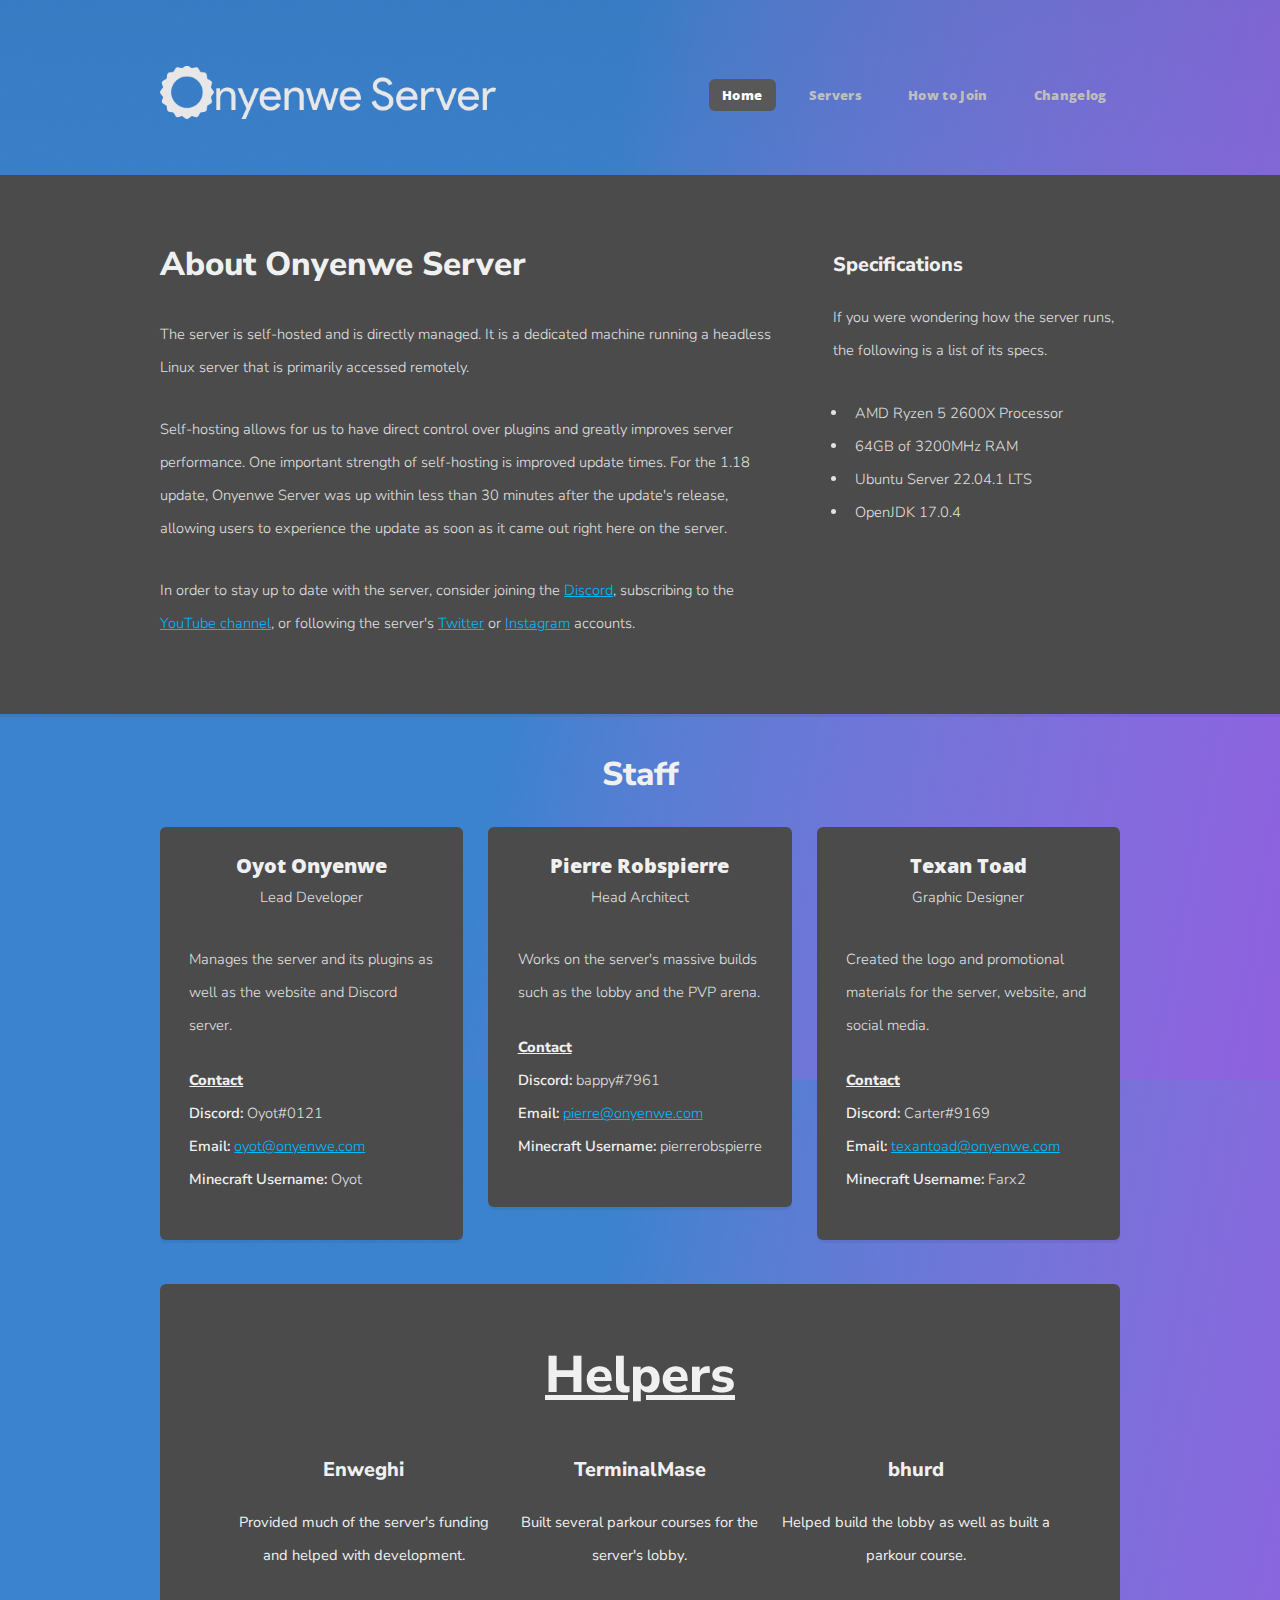
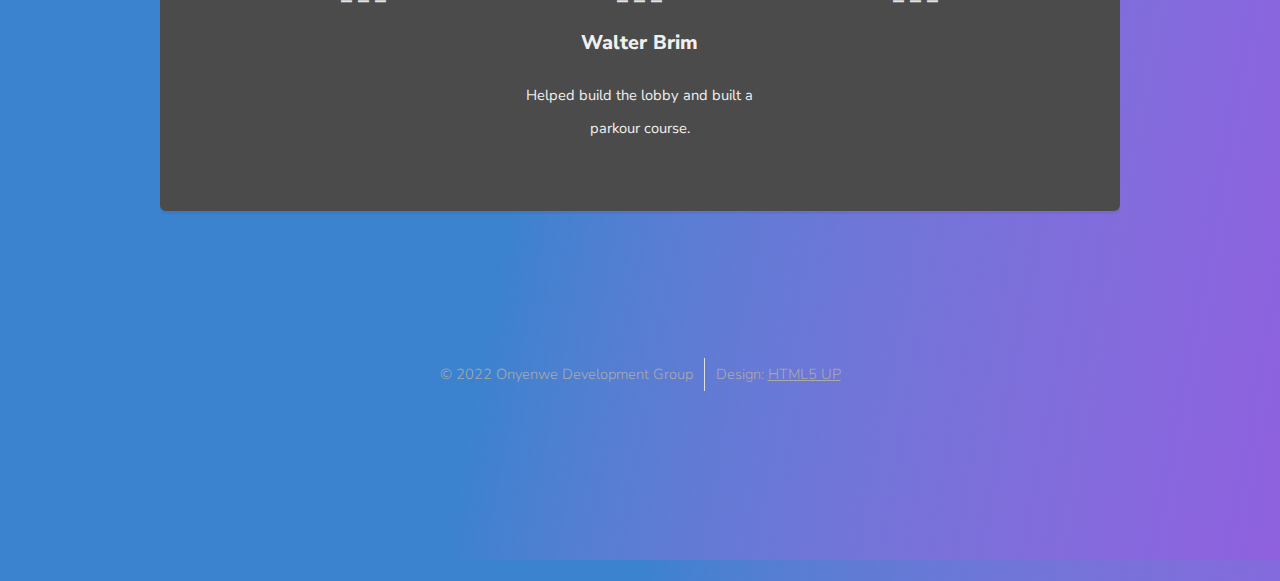
==== commit a8cd6cfc: "update changelog to 2.3.0" ====
--- a/about.html
+++ b/about.html
@@ -90,8 +90,8 @@
 											<ul>
 												<li>AMD Ryzen 5 2600X Processor</li>
 												<li>64GB of 3200MHz RAM</li>
-												<li>Ubuntu Server 20.04.3 LTS</li>
-												<li>OpenJDK 17.0.1</li>
+												<li>Ubuntu Server 22.04.1 LTS</li>
+												<li>OpenJDK 17.0.4</li>
 											</ul>
 										</section>
 								</div>
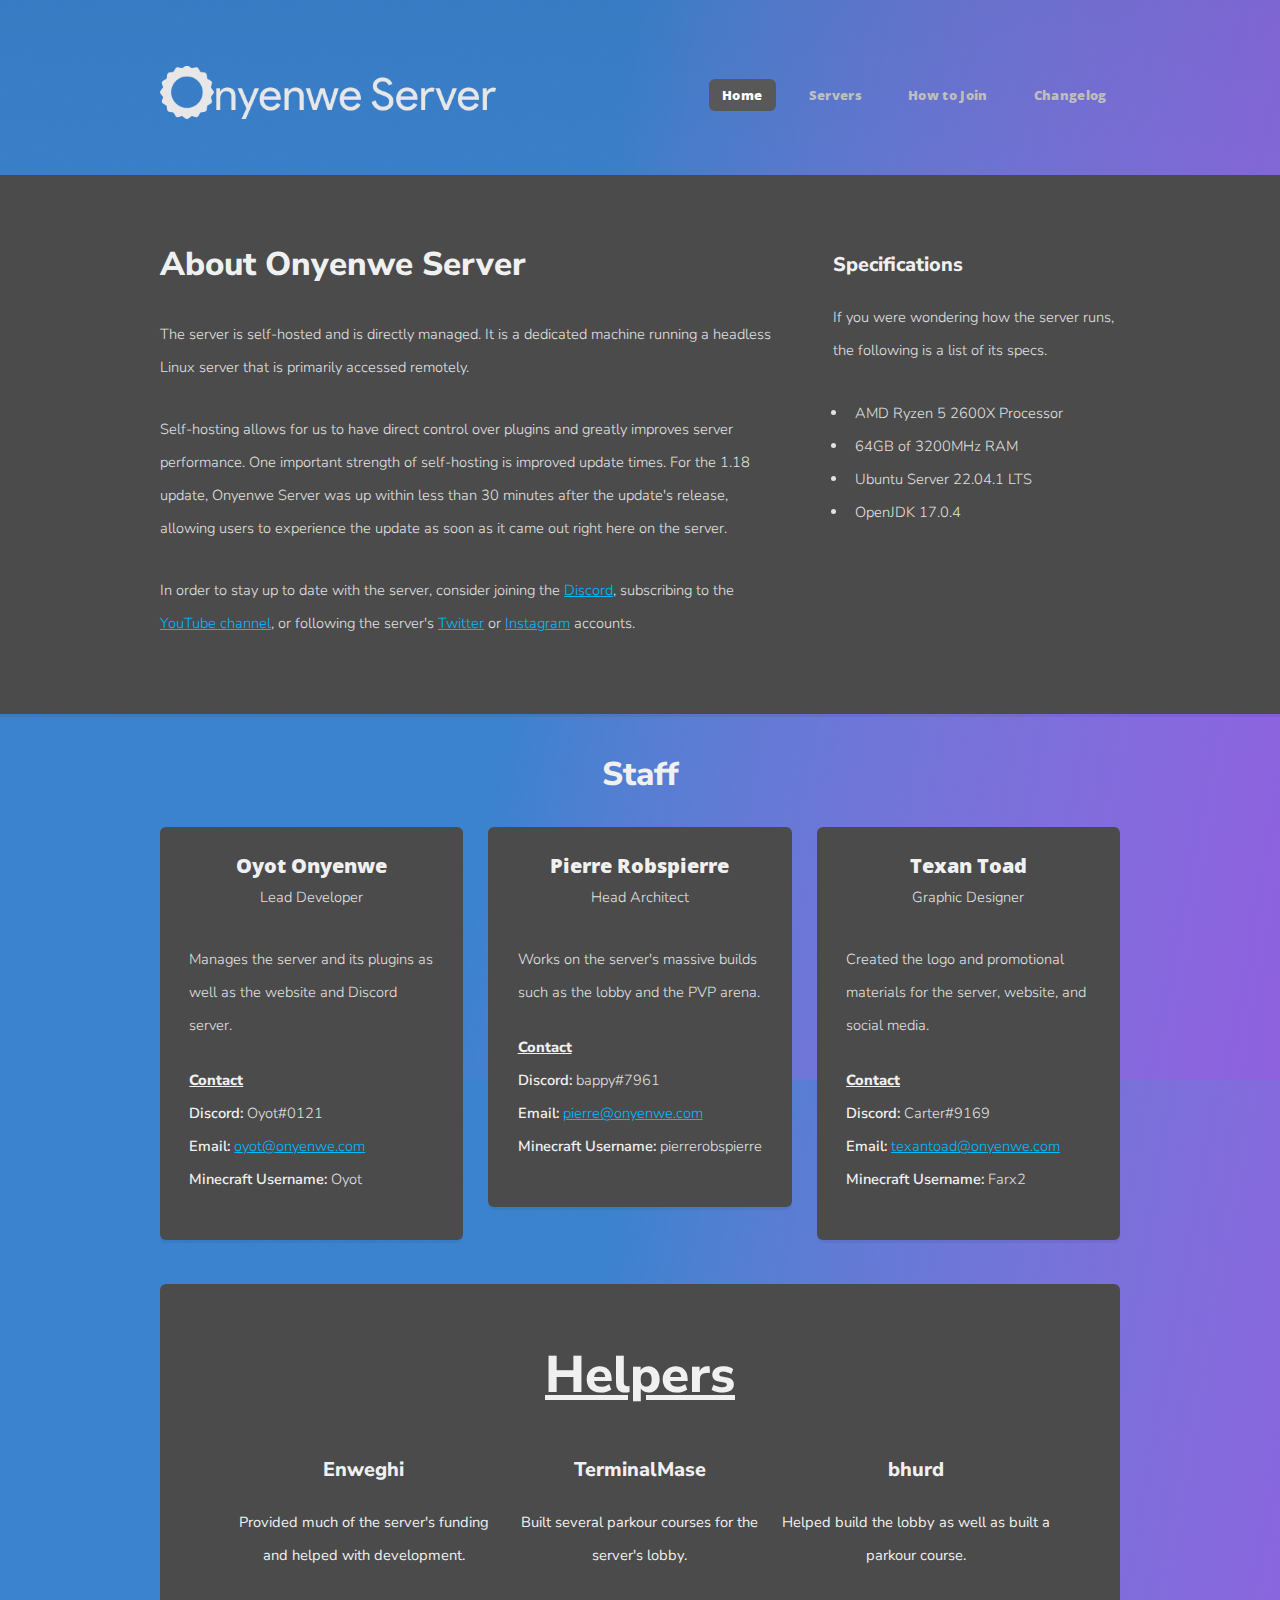
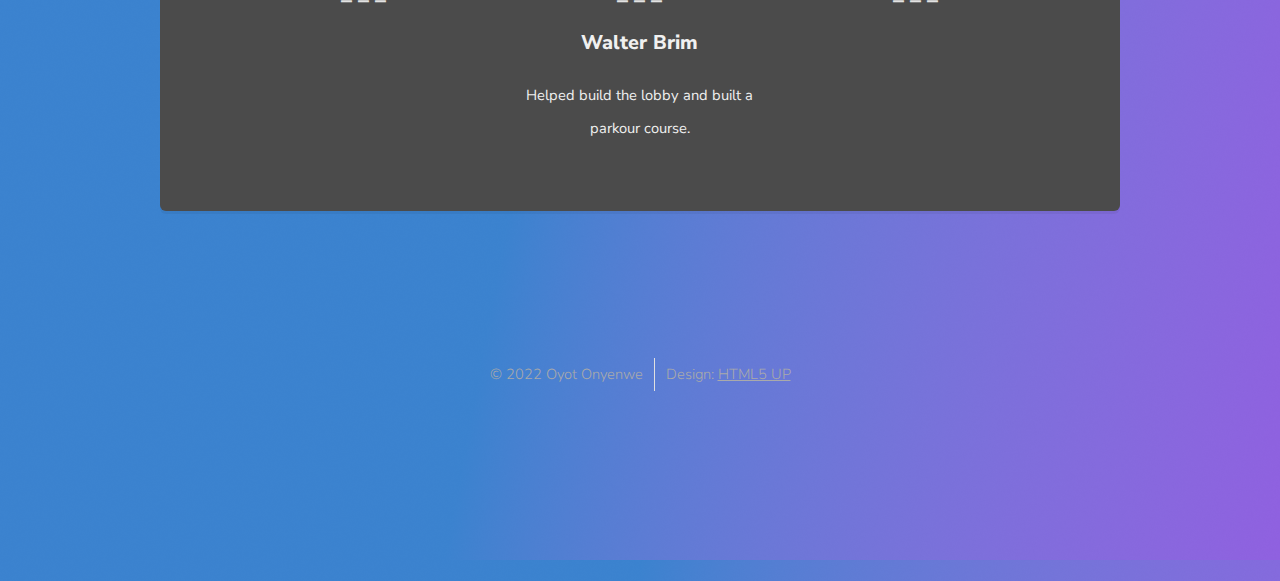
==== commit b41e17ec: "update changelog to 2.4.1, update copyright" ====
--- a/about.html
+++ b/about.html
@@ -205,7 +205,7 @@
 							<div class="col-12">
 								<div id="copyright">
 									<ul class="menu">
-										<li>&copy; 2022 Onyenwe Development Group</li><li>Design: <a href="http://html5up.net">HTML5 UP</a></li>
+										<li>&copy; 2022 Oyot Onyenwe</li><li>Design: <a href="http://html5up.net">HTML5 UP</a></li>
 									</ul>
 								</div>
 							</div>
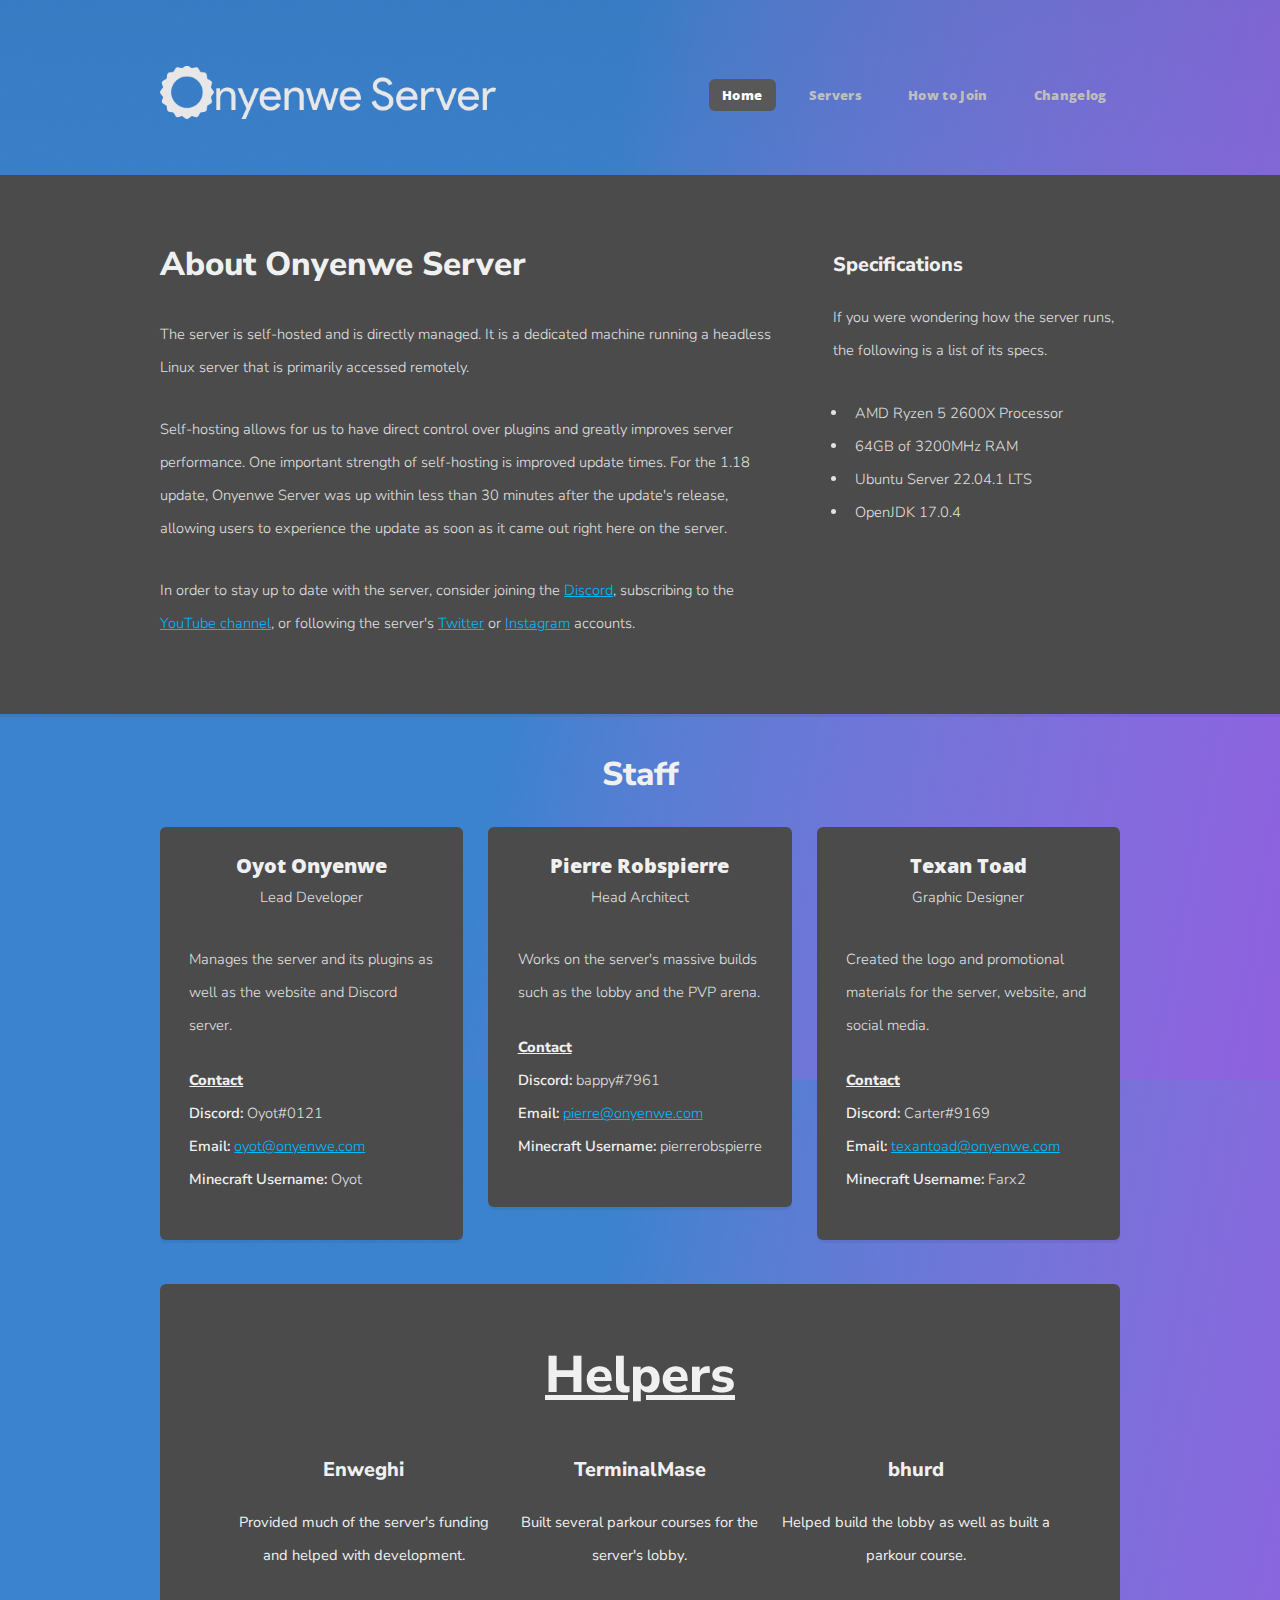
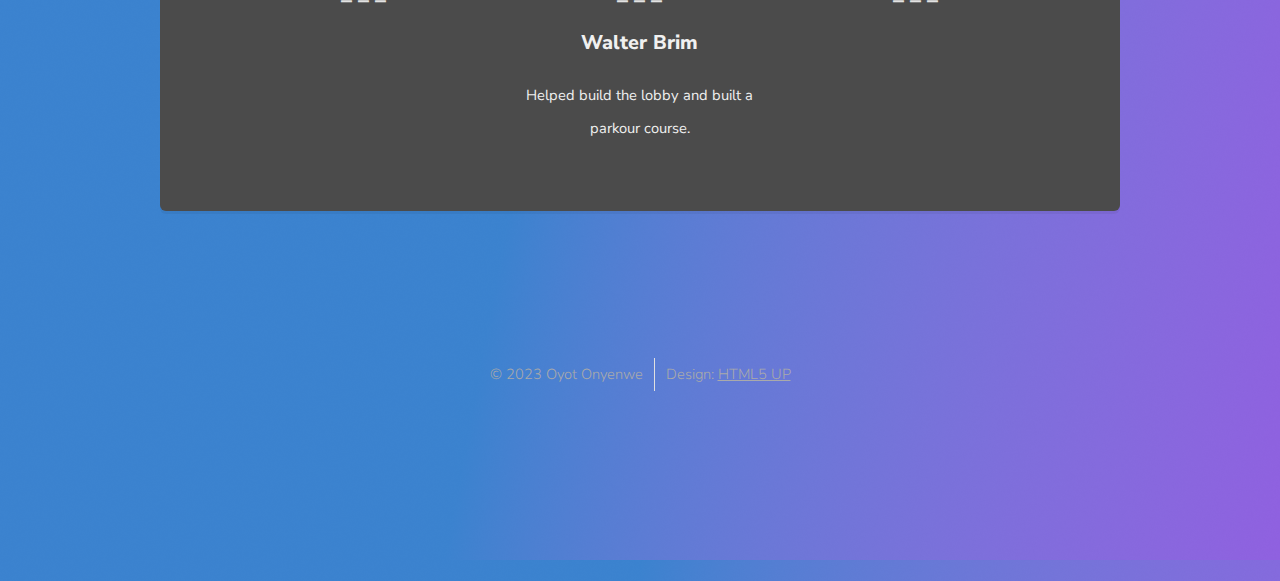
==== commit ac7f2e06: "update copyright to 2023" ====
--- a/about.html
+++ b/about.html
@@ -205,7 +205,7 @@
 							<div class="col-12">
 								<div id="copyright">
 									<ul class="menu">
-										<li>&copy; 2022 Oyot Onyenwe</li><li>Design: <a href="http://html5up.net">HTML5 UP</a></li>
+										<li>&copy; 2023 Oyot Onyenwe</li><li>Design: <a href="http://html5up.net">HTML5 UP</a></li>
 									</ul>
 								</div>
 							</div>
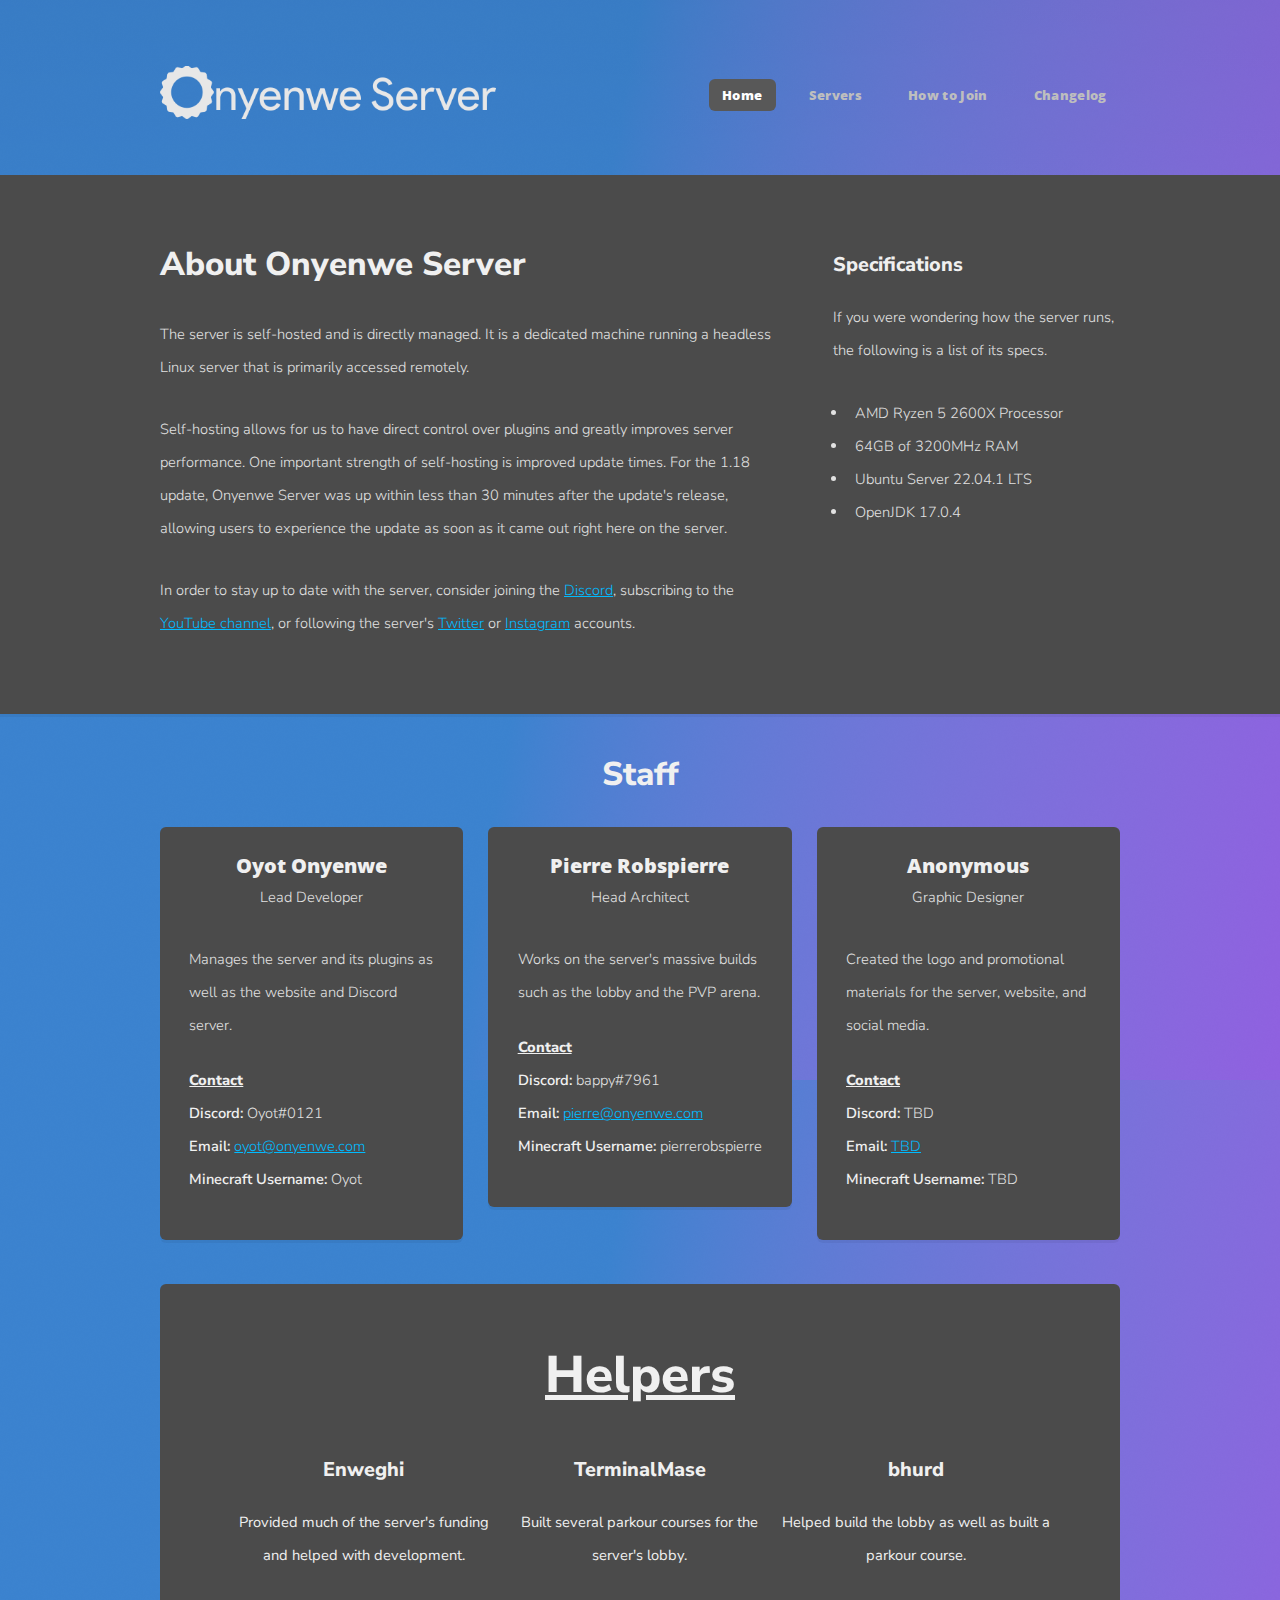
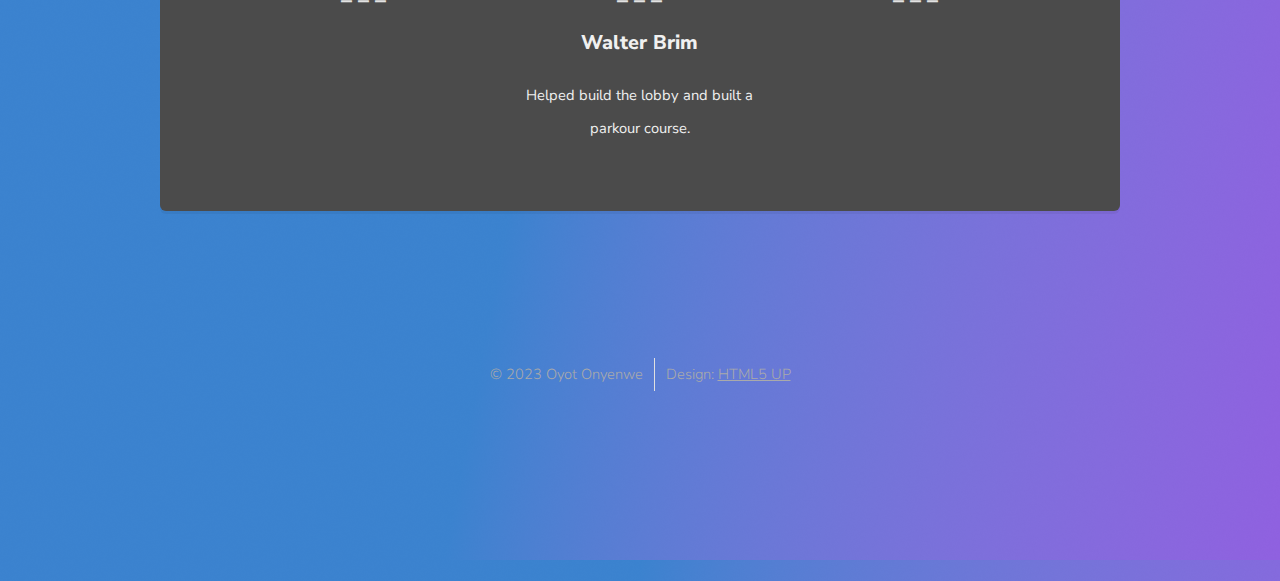
==== commit c66a41a1: "updated graphic design credit" ====
--- a/about.html
+++ b/about.html
@@ -149,14 +149,14 @@
 								<section class="box feature">
 									<div class="inner" style="padding-top: 2em;">
 										<header style="text-align: center;">
-											<h2 style="font-family: 'Open Sans', sans-serif;">Texan Toad</h2>
+											<h2 style="font-family: 'Open Sans', sans-serif;">Anonymous</h2>
 											<p>Graphic Designer</p>
 										</header>
 										<p>Created the logo and promotional materials for the server, website, and social media.</p>
 										<h4 style="margin-top: 1.5em;"><u>Contact</u></h4>
-										<p><b>Discord: </b>Carter#9169</p>
-										<p><b>Email: </b><a href="mailto:texantoad@onyenwe.com">texantoad@onyenwe.com</a></p>
-										<p><b>Minecraft Username: </b>Farx2</p>
+										<p><b>Discord: </b>TBD</p>
+										<p><b>Email: </b><a>TBD</a></p>
+										<p><b>Minecraft Username: </b>TBD</p>
 									</div>
 								</section>
 
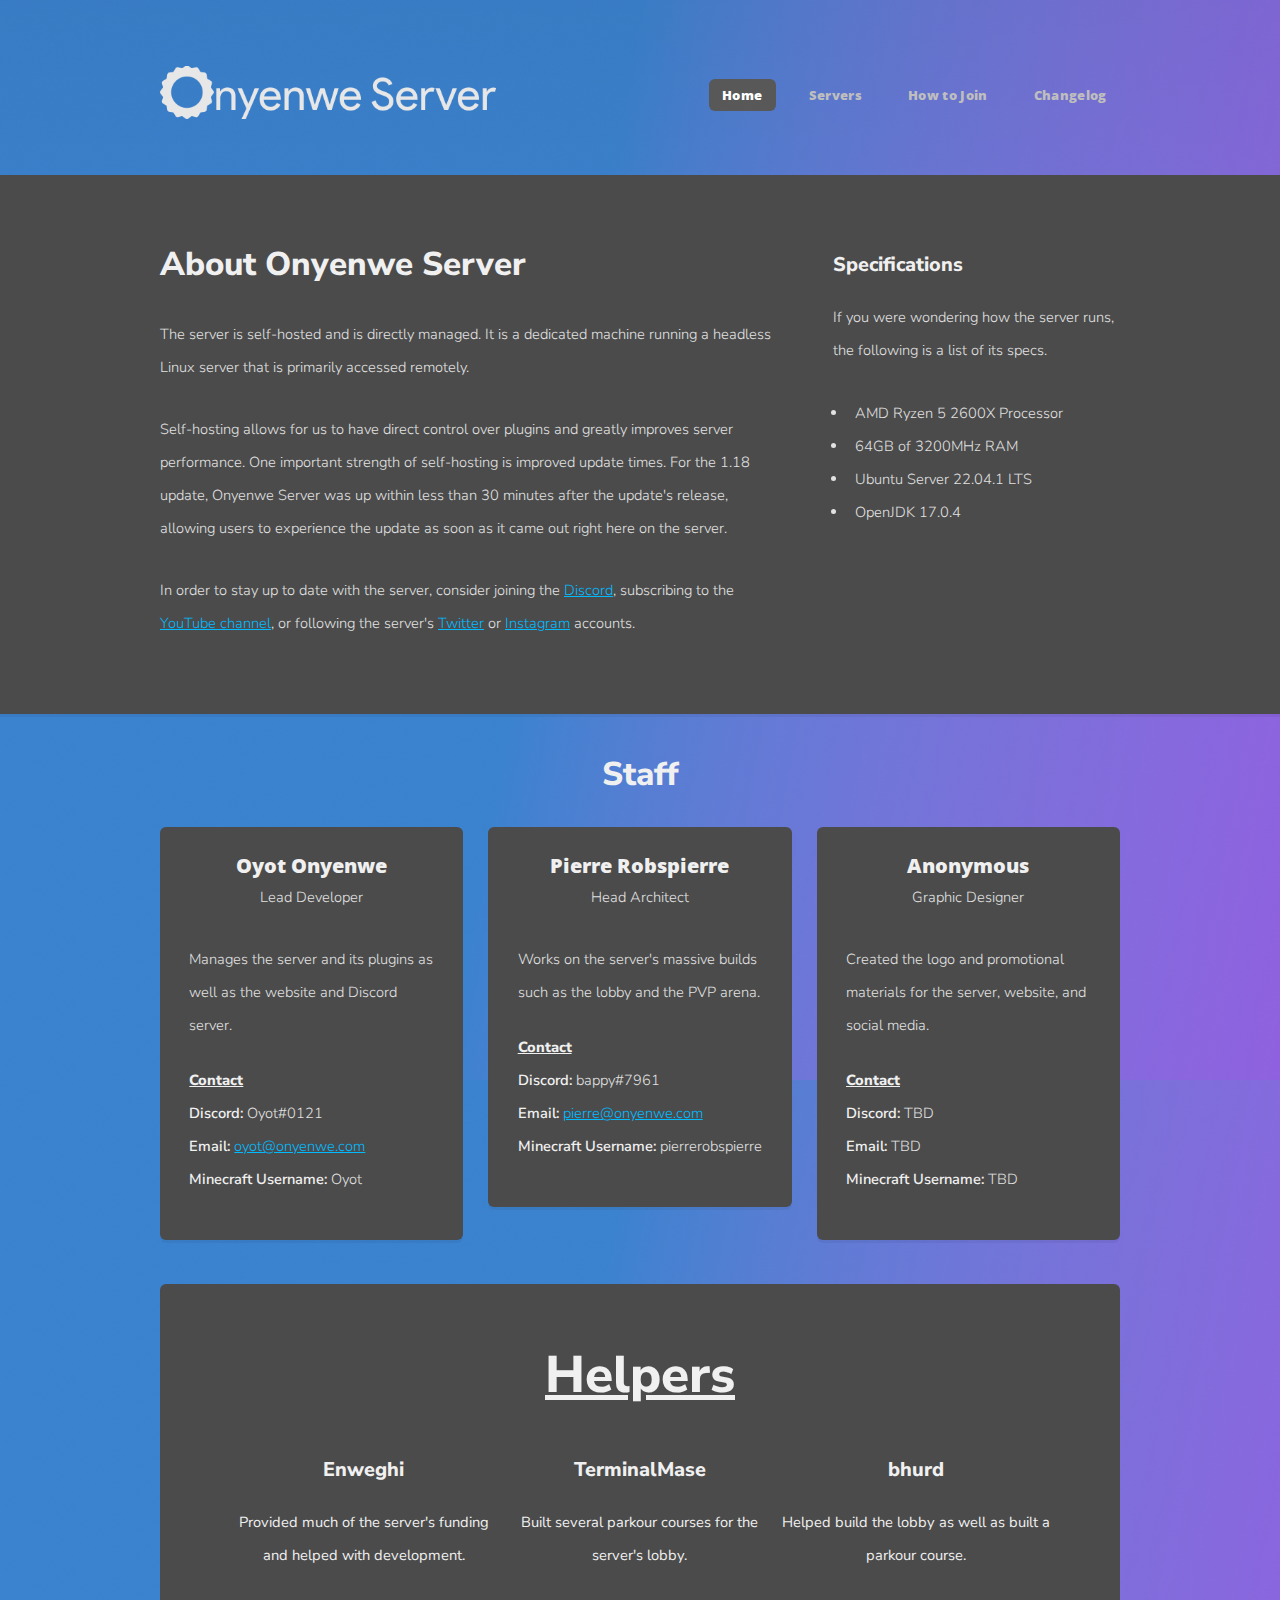
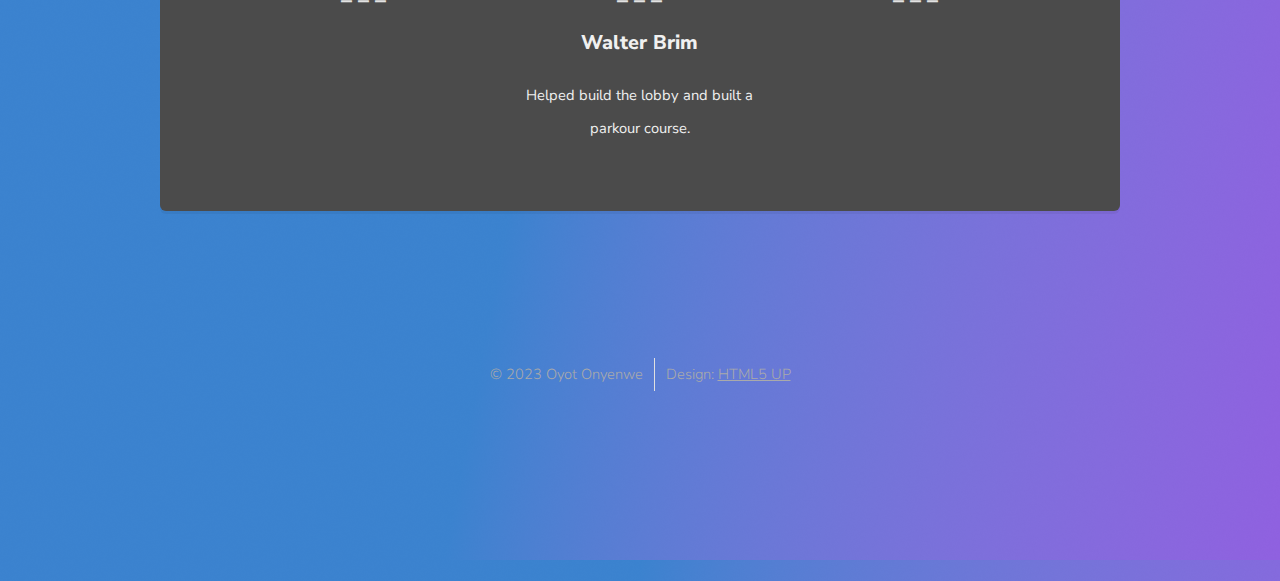
==== commit f2ea2861: "updated changelog to 2.5.3" ====
--- a/about.html
+++ b/about.html
@@ -155,7 +155,7 @@
 										<p>Created the logo and promotional materials for the server, website, and social media.</p>
 										<h4 style="margin-top: 1.5em;"><u>Contact</u></h4>
 										<p><b>Discord: </b>TBD</p>
-										<p><b>Email: </b><a>TBD</a></p>
+										<p><b>Email: </b>TBD</p>
 										<p><b>Minecraft Username: </b>TBD</p>
 									</div>
 								</section>
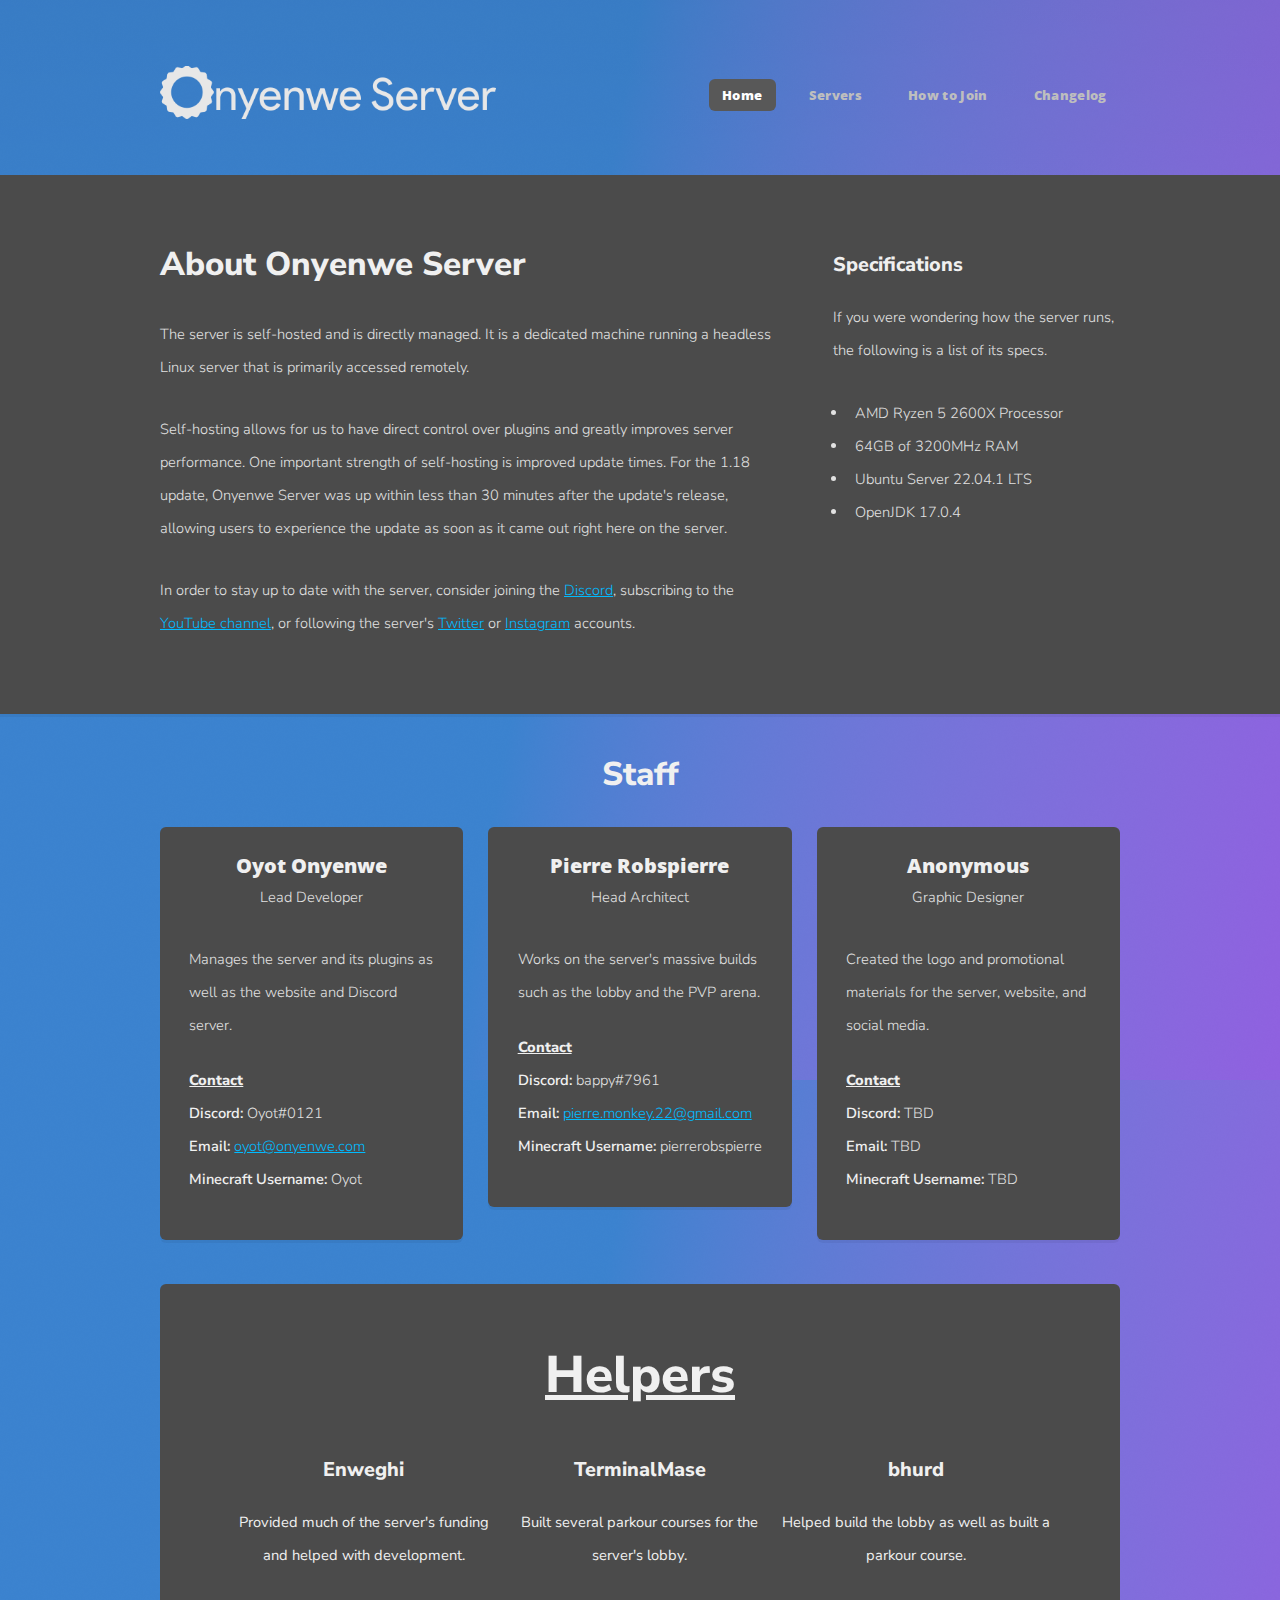
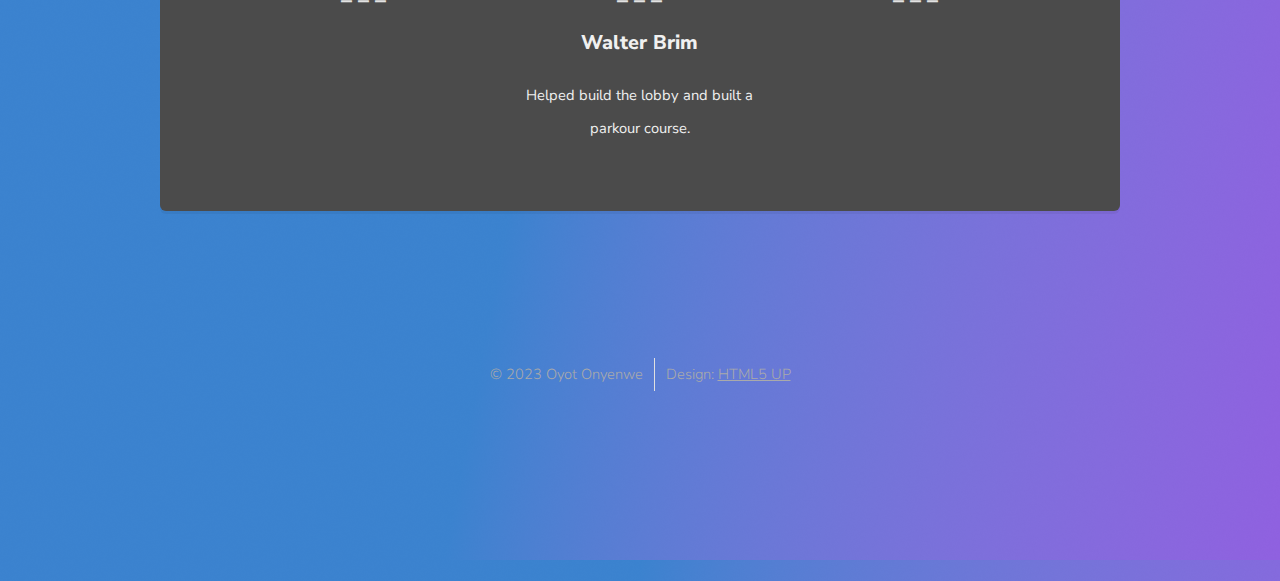
==== commit 1efcf2ac: "update contact info" ====
--- a/about.html
+++ b/about.html
@@ -137,7 +137,7 @@
 										<p>Works on the server's massive builds such as the lobby and the PVP arena.</p>
 										<h4 style="margin-top: 1.5em;"><u>Contact</u></h4>
 										<p><b>Discord: </b>bappy#7961</p>
-										<p><b>Email: </b><a href="mailto:pierre@onyenwe.com">pierre@onyenwe.com</a></p>
+										<p><b>Email: </b><a href="mailto:pierre.monkey.22@gmail.com">pierre.monkey.22@gmail.com</a></p>
 										<p><b>Minecraft Username: </b>pierrerobspierre</p>
 									</div>
 								</section>
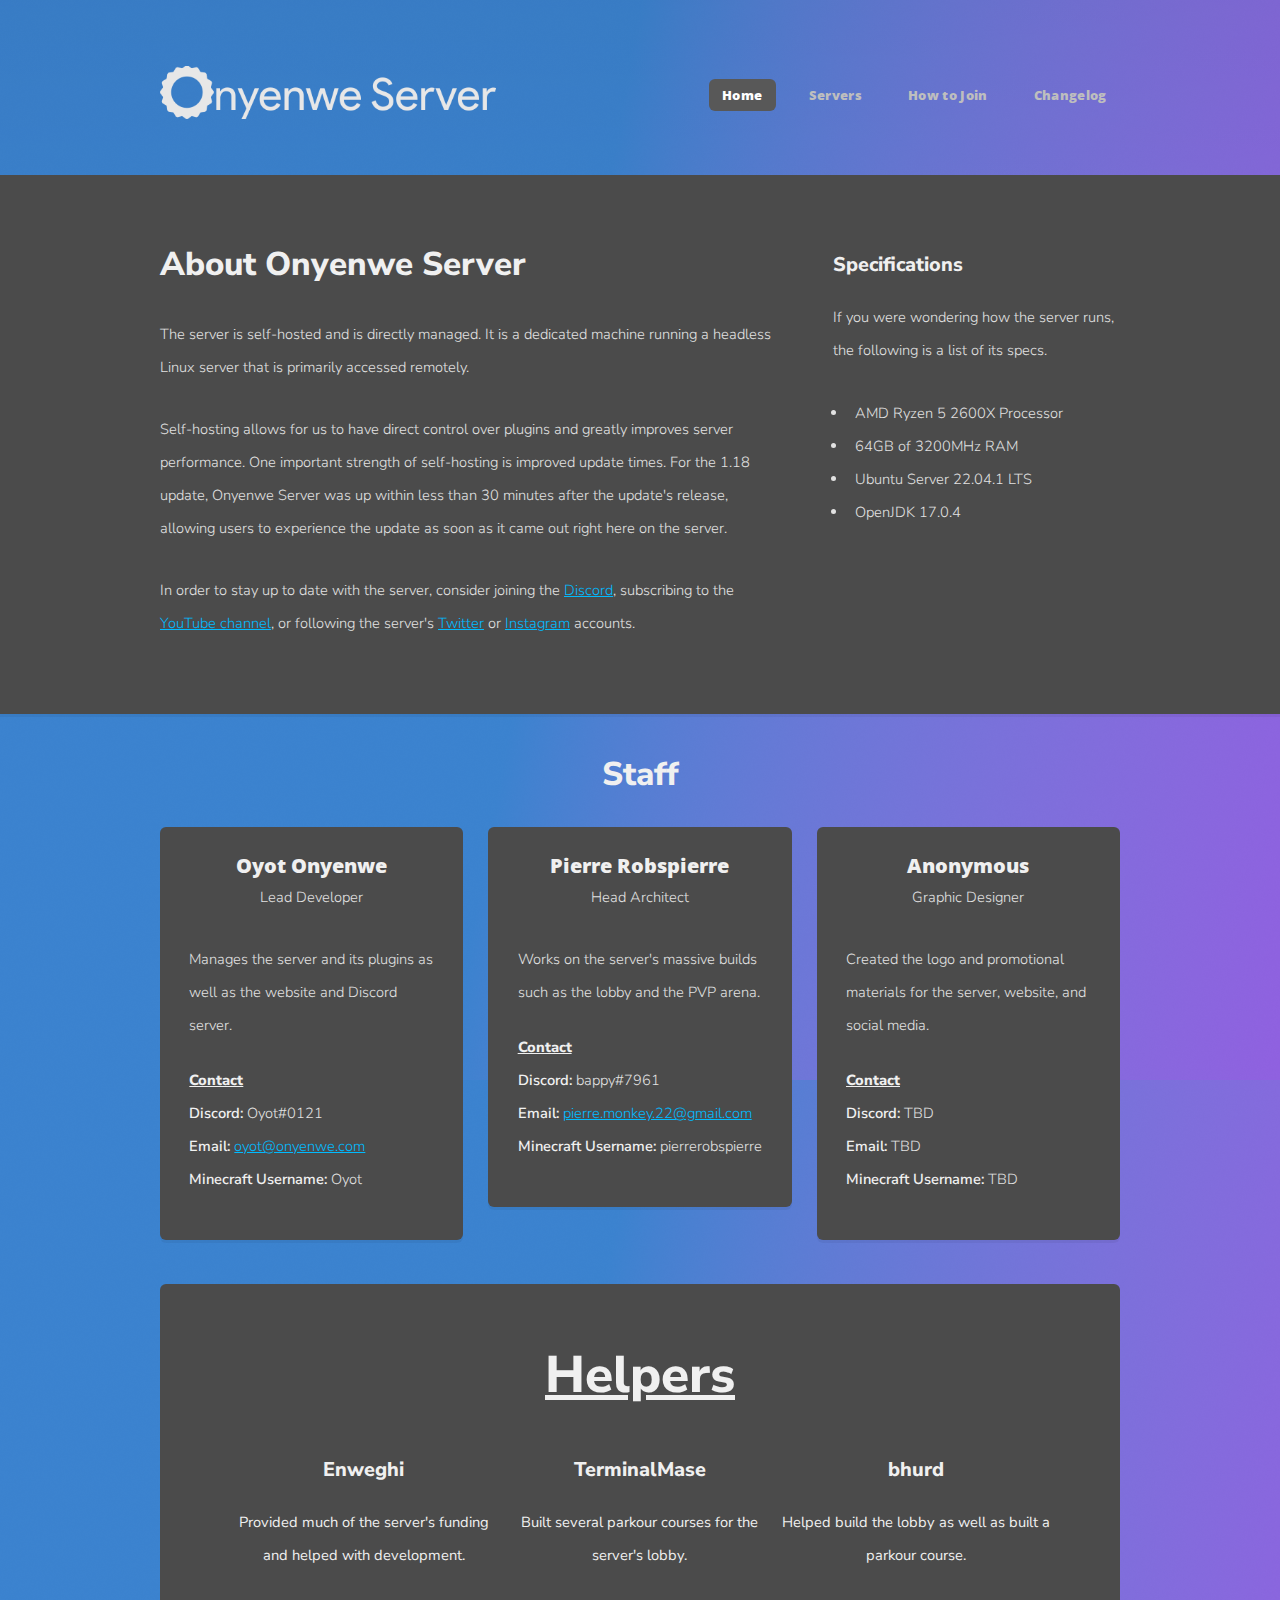
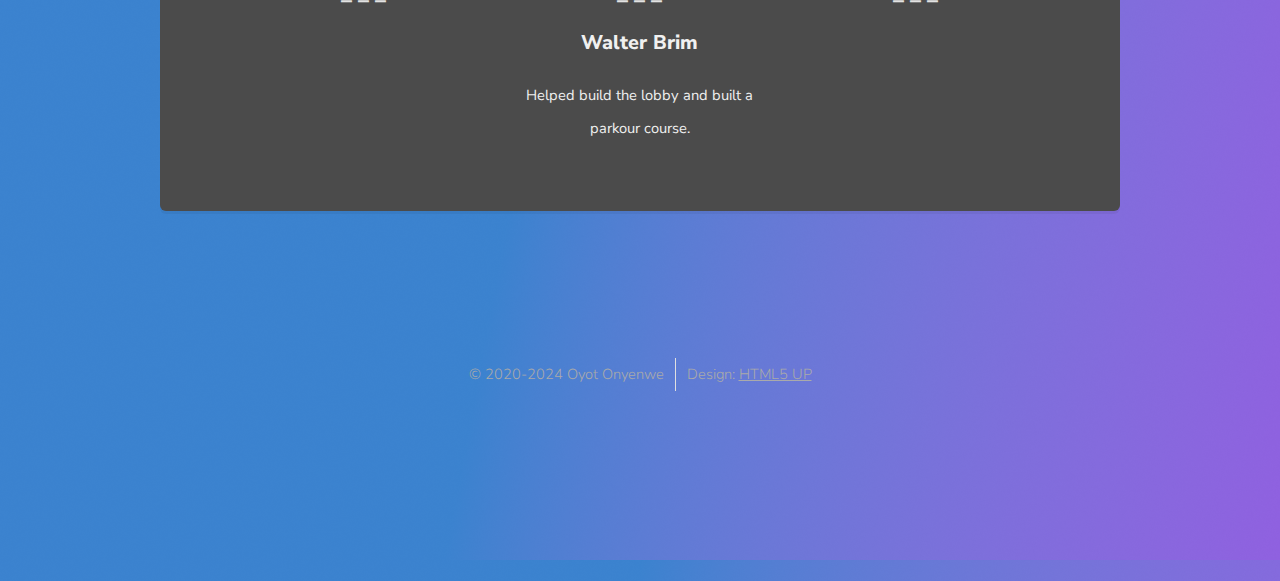
==== commit c9622548: "update copyright year to 2024 & changelog to 3.2.0" ====
--- a/about.html
+++ b/about.html
@@ -205,7 +205,7 @@
 							<div class="col-12">
 								<div id="copyright">
 									<ul class="menu">
-										<li>&copy; 2023 Oyot Onyenwe</li><li>Design: <a href="http://html5up.net">HTML5 UP</a></li>
+										<li>&copy; 2020-2024 Oyot Onyenwe</li><li>Design: <a href="http://html5up.net">HTML5 UP</a></li>
 									</ul>
 								</div>
 							</div>
